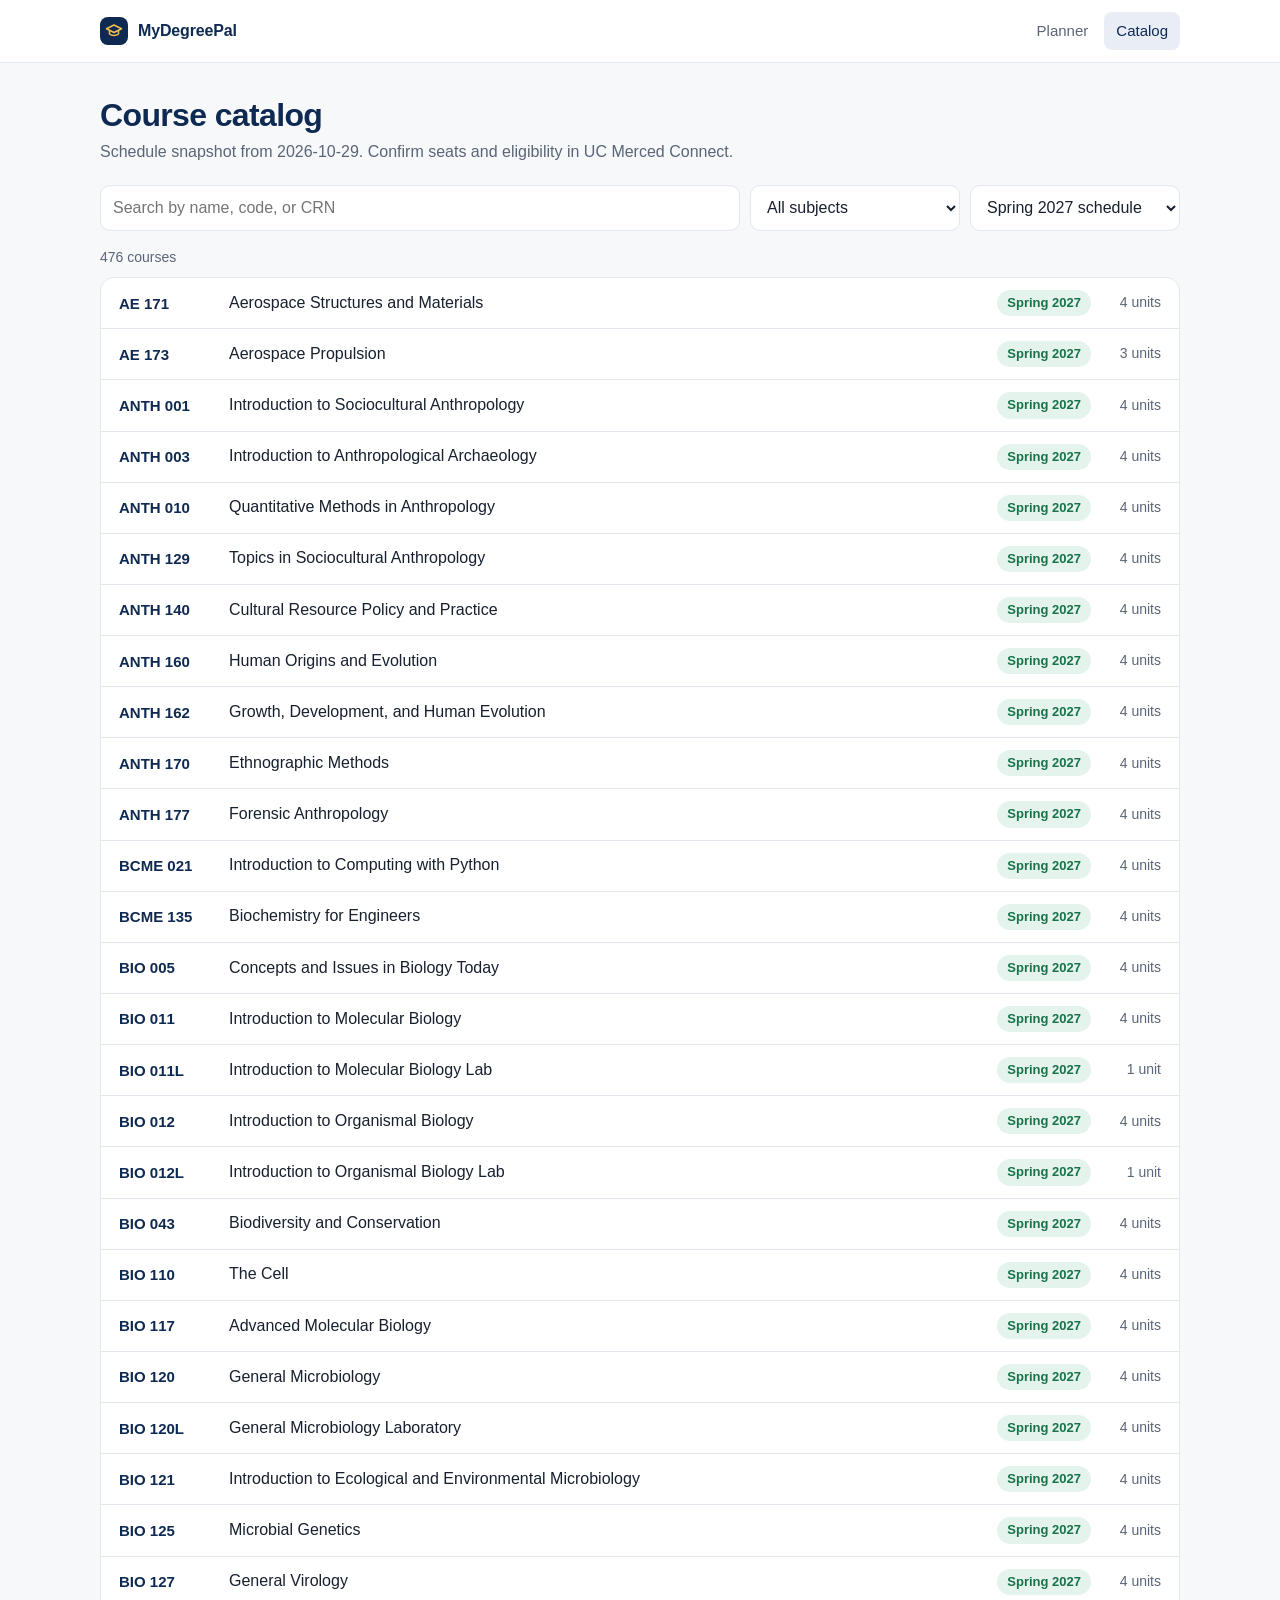
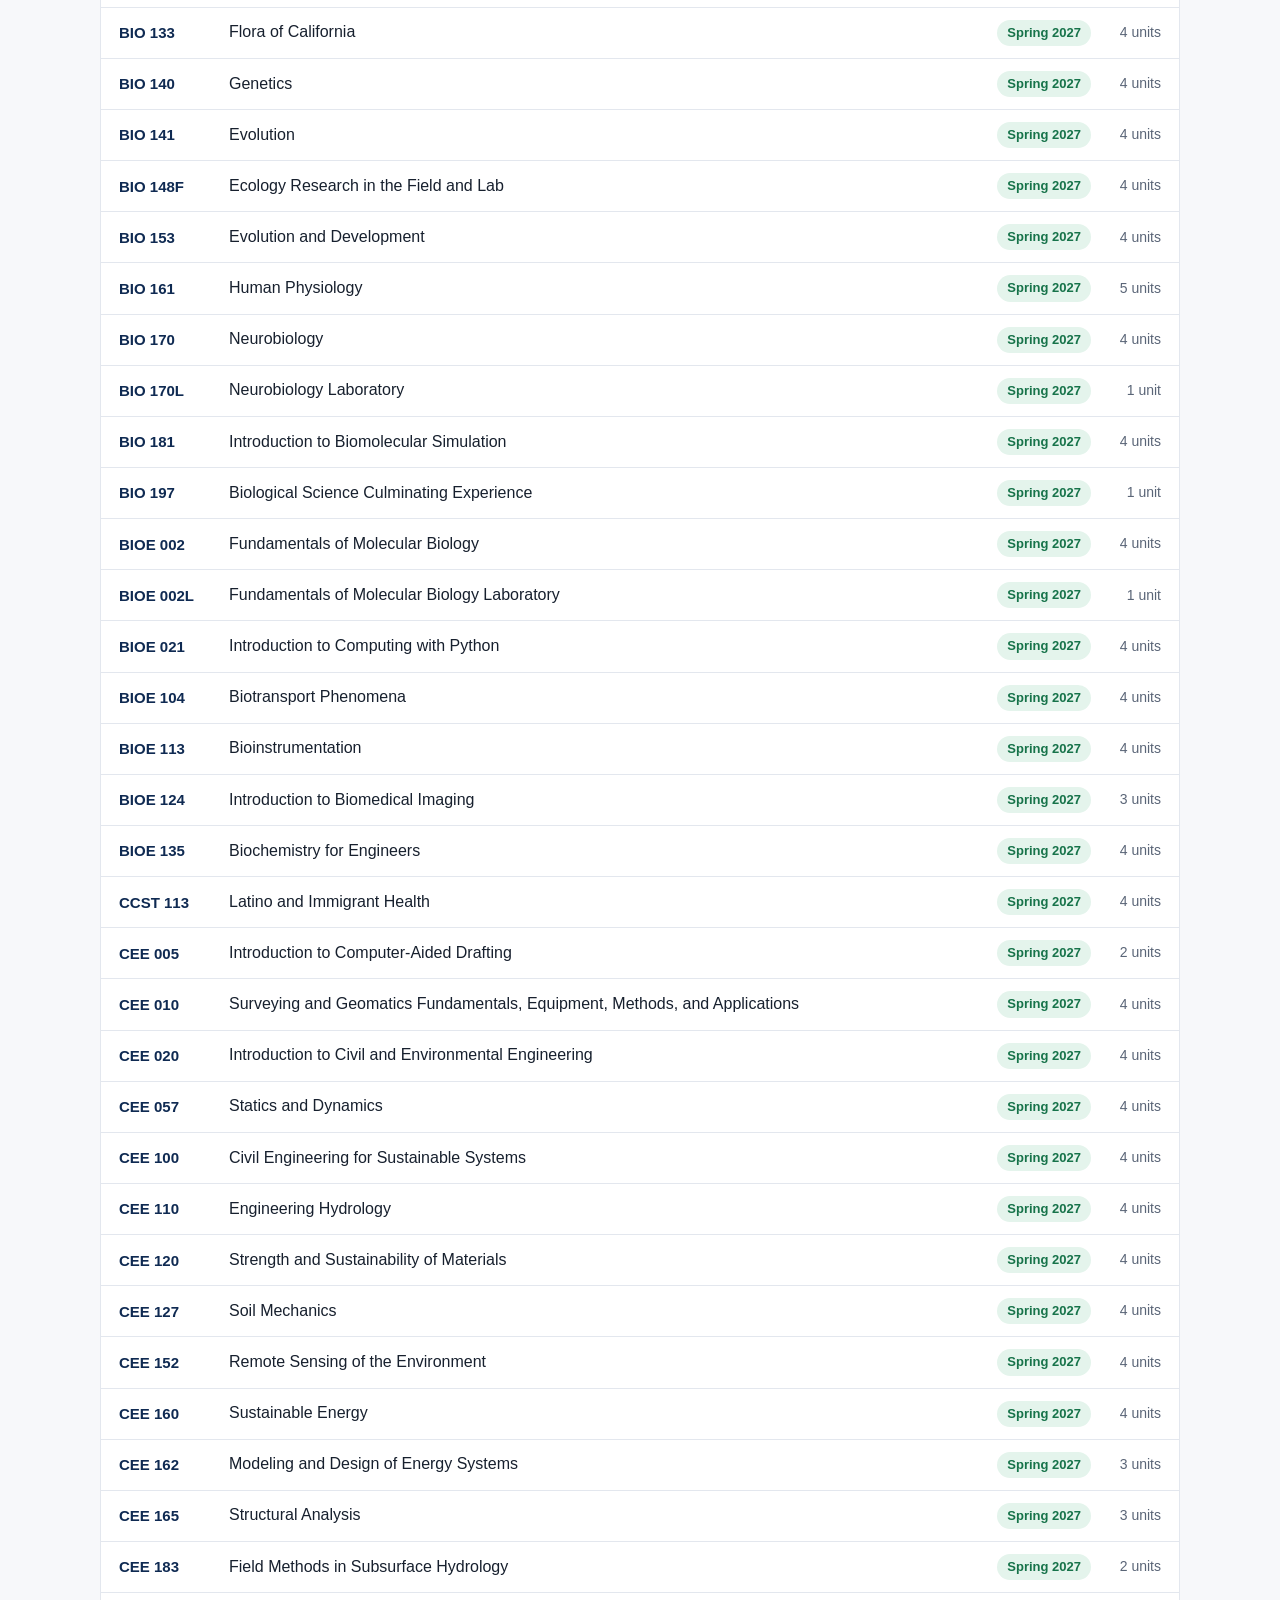
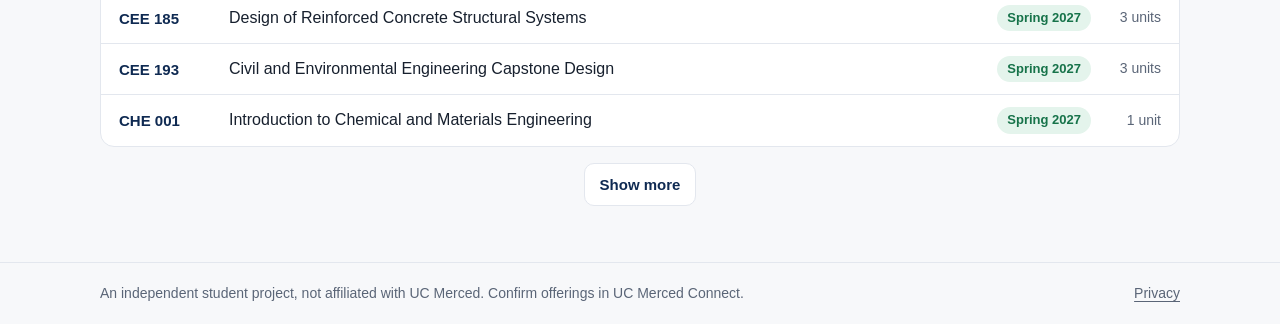
==== catalog.html @ 47ea7c21 "Mirror of live mydegreepal.vercel.app (2026-11-03)" ====
<!doctype html>
<html lang="en">
<head>
  <meta charset="utf-8">
  <meta name="viewport" content="width=device-width, initial-scale=1">
  <title>Course Catalog — MyDegreePal</title>
  <meta name="description" content="Search UC Merced courses, prerequisites, and when each class is usually offered.">
  <link rel="stylesheet" href="css/style.css">
</head>
<body>
  <a class="skip" href="#main">Skip to content</a>
  <header class="site-header">
    <div class="wrap">
      <a class="brand" href="index.html">
        <span class="brand-mark" aria-hidden="true"><svg width="18" height="18" viewBox="0 0 24 24" fill="none" stroke="#f3c04d" stroke-width="2" stroke-linecap="round" stroke-linejoin="round"><path d="M2 9l10-5 10 5-10 5z"/><path d="M6 11.5V16c3 2.5 9 2.5 12 0v-4.5"/></svg></span>
        MyDegreePal
      </a>
      <nav class="site-nav" aria-label="Main">
        <a href="index.html">Planner</a>
        <a href="catalog.html" aria-current="page">Catalog</a>
      </nav>
    </div>
  </header>

  <main id="main" class="wrap">
    <div class="page-head">
      <h1>Course catalog</h1>
      <p id="catalog-sub">Loading courses…</p>
    </div>
    <div class="filters">
      <input id="q" type="search" placeholder="Search by name, code, or CRN" aria-label="Search courses">
      <select id="subject" aria-label="Subject"><option value="">All subjects</option></select>
      <select id="when" aria-label="When offered">
        <option value="s27">Spring 2027 schedule</option>
        <option value="fall">Recently offered in Fall</option>
        <option value="spring">Recently offered in Spring</option>
        <option value="summer">Recently offered in Summer</option>
        <option value="all">All undergraduate courses</option>
      </select>
    </div>
    <p class="result-count" id="count" role="status"></p>
    <div class="catalog-list" id="list"></div>
    <div class="more"><button class="btn" id="more" type="button" hidden>Show more</button></div>
  </main>

  <footer class="site-footer">
    <div class="wrap">
      <span>An independent student project, not affiliated with UC Merced. Confirm offerings in UC Merced Connect.</span>
      <a href="privacy.html">Privacy</a>
    </div>
  </footer>

  <script src="js/audit.js"></script>
  <script src="js/planner.js"></script>
  <script src="js/catalog.js"></script>
</body>
</html>
---- css/style.css ----
:root {
  --navy: #0f2a52;
  --navy-soft: #e9eef6;
  --gold: #e6a817;
  --gold-soft: #fdf5e0;
  --gold-ink: #7a5600;
  --green: #17734a;
  --green-soft: #e4f4ec;
  --red: #a93226;
  --red-soft: #fbeae8;
  --ink: #17202e;
  --muted: #5a6577;
  --line: #e3e7ee;
  --bg: #f7f8fa;
  --card: #fff;
  --radius: 14px;
  --shadow: 0 1px 2px rgba(15, 42, 82, .05);
}

* { box-sizing: border-box; }
html { -webkit-text-size-adjust: 100%; }
body {
  margin: 0; background: var(--bg); color: var(--ink);
  font: 16px/1.55 -apple-system, BlinkMacSystemFont, "Segoe UI", Roboto, "Helvetica Neue", Arial, sans-serif;
  display: flex; flex-direction: column; min-height: 100vh;
}
main { flex: 1; width: 100%; }
h1, h2, h3 { line-height: 1.15; margin: 0; letter-spacing: -.02em; }
p { margin: 0; }
a { color: var(--navy); text-underline-offset: 3px; }
button, select, input { font: inherit; color: inherit; }
button { cursor: pointer; }
:focus-visible { outline: 2px solid var(--navy); outline-offset: 2px; border-radius: 6px; }
[hidden] { display: none !important; }

.skip { position: absolute; left: -999px; }
.skip:focus { left: 12px; top: 12px; background: #fff; padding: 8px 12px; z-index: 20; }
.wrap { max-width: 1120px; margin: 0 auto; padding: 0 20px; }

/* header */
.site-header { background: #fff; border-bottom: 1px solid var(--line); position: sticky; top: 0; z-index: 10; }
.site-header .wrap { display: flex; align-items: center; justify-content: space-between; height: 62px; }
.brand { display: flex; align-items: center; gap: 10px; font-weight: 700; color: var(--navy); text-decoration: none; letter-spacing: -.01em; }
.brand-mark { width: 28px; height: 28px; border-radius: 8px; background: var(--navy); display: grid; place-items: center; }
.site-nav { display: flex; gap: 4px; }
.site-nav a { padding: 7px 12px; border-radius: 8px; color: var(--muted); text-decoration: none; font-size: 15px; font-weight: 500; }
.site-nav a:hover { color: var(--navy); background: var(--bg); }
.site-nav a[aria-current="page"] { color: var(--navy); background: var(--navy-soft); }

/* footer */
.site-footer { border-top: 1px solid var(--line); margin-top: 56px; padding: 20px 0; color: var(--muted); font-size: 14px; }
.site-footer .wrap { display: flex; justify-content: space-between; gap: 16px; flex-wrap: wrap; }
.site-footer a { color: var(--muted); }

/* buttons */
.btn { display: inline-flex; align-items: center; justify-content: center; gap: 8px; border: 1px solid var(--line); background: #fff; color: var(--navy); font-weight: 600; font-size: 15px; padding: 9px 15px; border-radius: 10px; text-decoration: none; }
.btn:hover { border-color: #c5cdda; }
.btn-primary { background: var(--navy); border-color: var(--navy); color: #fff; }
.btn-primary:hover { background: #17396c; border-color: #17396c; }
.link-btn { background: none; border: 0; padding: 0; color: var(--navy); font-weight: 600; text-decoration: underline; text-underline-offset: 3px; }

/* landing */
.hero { max-width: 660px; margin: 0 auto; padding: 64px 0 0; text-align: center; }
.hero h1 { font-size: clamp(34px, 6vw, 50px); font-weight: 750; color: var(--navy); }
.hero .lede { margin-top: 14px; font-size: 19px; color: var(--muted); }
.dropzone { position: relative; margin-top: 32px; background: #fff; border: 1.5px dashed #bcc6d6; border-radius: var(--radius); padding: 38px 24px; transition: border-color .15s, background .15s; }
.dropzone:hover, .dropzone.over { border-color: var(--navy); background: #fbfcfe; }
.dropzone input { position: absolute; inset: 0; width: 100%; height: 100%; opacity: 0; cursor: pointer; }
.dropzone:focus-within { outline: 2px solid var(--navy); outline-offset: 2px; }
.dropzone .hint { margin-top: 10px; font-size: 14px; color: var(--muted); }
.upload-error { margin-top: 14px; padding: 11px 14px; border-radius: 10px; background: var(--red-soft); color: var(--red); font-size: 15px; text-align: left; }
.alt-action { margin-top: 16px; font-size: 15px; color: var(--muted); }
.steps { list-style: none; counter-reset: s; margin: 44px auto 0; padding: 0; max-width: 860px; display: grid; grid-template-columns: repeat(3, 1fr); gap: 14px; text-align: left; }
.steps li { counter-increment: s; background: #fff; border: 1px solid var(--line); border-radius: var(--radius); padding: 18px; font-size: 15px; color: var(--muted); }
.steps li::before { content: counter(s); display: grid; place-items: center; width: 26px; height: 26px; margin-bottom: 10px; border-radius: 50%; background: var(--navy-soft); color: var(--navy); font-weight: 700; font-size: 14px; }
.steps strong { display: block; color: var(--ink); margin-bottom: 2px; }
.notice { max-width: 860px; margin: 14px auto 0; background: var(--gold-soft); border-radius: var(--radius); padding: 13px 18px; font-size: 15px; display: flex; justify-content: space-between; gap: 12px; flex-wrap: wrap; }
.notice strong { color: var(--gold-ink); }
.notice-links { display: flex; gap: 16px; }

/* plan summary */
.plan { padding-top: 30px; }
.eyebrow { font-size: 15px; color: var(--muted); }
.result-head { display: flex; align-items: flex-start; justify-content: space-between; gap: 16px; flex-wrap: wrap; }
.result-title { display: flex; align-items: center; gap: 12px; flex-wrap: wrap; margin-top: 6px; }
.result-title h1 { font-size: clamp(28px, 4.6vw, 38px); color: var(--navy); font-weight: 750; }
.chip { display: inline-block; font-size: 13px; font-weight: 650; padding: 3px 10px; border-radius: 999px; white-space: nowrap; }
.chip-good { background: var(--green-soft); color: var(--green); }
.chip-warn { background: var(--red-soft); color: var(--red); }
.chip-info { background: var(--navy-soft); color: var(--navy); }
.chip-gold { background: var(--gold-soft); color: var(--gold-ink); }
.chip-plain { background: var(--bg); color: var(--muted); }
.result-sub { margin-top: 8px; color: var(--muted); max-width: 680px; }
.head-actions { display: flex; gap: 8px; }

.progress { margin-top: 22px; background: #fff; border: 1px solid var(--line); border-radius: var(--radius); padding: 16px 18px; box-shadow: var(--shadow); }
.bar { display: flex; height: 10px; border-radius: 999px; overflow: hidden; background: var(--line); }
.bar span { display: block; }
.bar .b-done { background: var(--navy); }
.bar .b-now { background: #6f8ab3; }
.bar .b-plan { background: var(--gold); }
.legend { display: flex; flex-wrap: wrap; gap: 6px 20px; margin-top: 11px; font-size: 14px; color: var(--muted); }
.legend i { display: inline-block; width: 9px; height: 9px; border-radius: 50%; margin-right: 6px; }
.legend b { color: var(--ink); font-weight: 650; }

.controls { display: flex; flex-wrap: wrap; gap: 14px 26px; align-items: flex-end; margin-top: 18px; }
.control label, .control .label { display: block; font-size: 13px; font-weight: 600; color: var(--muted); margin-bottom: 5px; }
.control select { background: #fff; border: 1px solid var(--line); border-radius: 9px; padding: 7px 10px; min-width: 190px; }
.segments { display: inline-flex; background: #fff; border: 1px solid var(--line); border-radius: 9px; padding: 2px; }
.segments button { border: 0; background: none; padding: 5px 13px; border-radius: 7px; font-weight: 600; color: var(--muted); }
.segments button[aria-pressed="true"] { background: var(--navy); color: #fff; }
.control label.switch { display: inline-flex; align-items: center; gap: 8px; height: 37px; margin: 0; font-size: 15px; font-weight: 400; color: var(--ink); cursor: pointer; }
.switch input { width: 18px; height: 18px; margin: 0; accent-color: var(--navy); }

.fix { margin-top: 16px; background: var(--gold-soft); border-radius: var(--radius); padding: 13px 18px; display: flex; justify-content: space-between; align-items: center; gap: 12px; flex-wrap: wrap; }

.whatif { margin-top: 20px; background: var(--navy); color: #dfe7f3; border-radius: var(--radius); padding: 20px 22px; }
.whatif h2 { color: #fff; font-size: 20px; margin-bottom: 4px; }
.whatif ol { margin: 12px 0 16px; padding-left: 20px; display: grid; gap: 4px; }
.whatif a { color: #fff; }
.whatif b { color: #fff; font-weight: 600; }
.whatif .btn-primary { background: #f3c04d; border-color: #f3c04d; color: var(--navy); }
.whatif .btn-primary:hover { background: #f7cf72; border-color: #f7cf72; }

/* layout */
.plan-grid { display: grid; grid-template-columns: minmax(0, 1fr) 300px; gap: 22px; margin-top: 22px; align-items: start; }
.semesters { display: grid; gap: 16px; }

.semester { background: #fff; border: 1px solid var(--line); border-radius: var(--radius); box-shadow: var(--shadow); overflow: hidden; }
.semester-head { display: flex; align-items: center; justify-content: space-between; gap: 10px; padding: 14px 18px; border-bottom: 1px solid var(--line); }
.semester-head h2 { font-size: 19px; color: var(--navy); white-space: nowrap; }
.semester-meta { display: flex; align-items: center; gap: 10px; font-size: 14px; color: var(--muted); white-space: nowrap; }
.semester-note { padding: 9px 18px; background: var(--gold-soft); color: var(--gold-ink); font-size: 14px; }
.course-list { list-style: none; margin: 0; padding: 0; }
.course + .course { border-top: 1px solid var(--line); }
.course-row { width: 100%; display: grid; grid-template-columns: 92px minmax(0, 1fr) auto 26px 16px; gap: 10px; align-items: center; background: none; border: 0; text-align: left; padding: 11px 18px; }
.course-row:hover { background: #fafbfd; }
.c-code { font-weight: 700; color: var(--navy); white-space: nowrap; font-size: 15px; }
.c-title { display: block; font-weight: 500; overflow: hidden; text-overflow: ellipsis; }
.c-why { display: block; font-size: 13.5px; color: var(--muted); overflow: hidden; text-overflow: ellipsis; white-space: nowrap; }
.c-units { text-align: right; font-variant-numeric: tabular-nums; color: var(--muted); font-size: 15px; }
.chev { width: 14px; height: 14px; color: #9aa5b5; transition: transform .15s; }
.course-row[aria-expanded="true"] .chev { transform: rotate(90deg); }
.course-detail { padding: 2px 18px 16px 120px; font-size: 15px; color: var(--muted); display: grid; gap: 9px; }
.course-detail b { color: var(--ink); font-weight: 600; }
.course-detail ul { margin: 0; padding-left: 18px; }
.swap { display: flex; align-items: center; gap: 8px; flex-wrap: wrap; }
.swap select { background: #fff; border: 1px solid var(--line); border-radius: 8px; padding: 5px 8px; max-width: 100%; }
.slot .c-code { color: var(--gold-ink); font-weight: 650; }

/* sidebar */
.rail { display: grid; gap: 16px; position: sticky; top: 78px; }
.panel { background: #fff; border: 1px solid var(--line); border-radius: var(--radius); padding: 16px 18px; font-size: 15px; box-shadow: var(--shadow); }
.panel h2 { font-size: 16px; color: var(--navy); letter-spacing: -.01em; margin-bottom: 8px; }
.panel ul { margin: 0; padding-left: 18px; display: grid; gap: 6px; color: var(--muted); }
.panel p { color: var(--muted); }
.panel p + p { margin-top: 8px; }

.done { background: #fff; border: 1px solid var(--line); border-radius: var(--radius); padding: 28px; text-align: center; }

/* catalog + article pages */
.page-head { padding: 34px 0 20px; }
.page-head h1 { font-size: 32px; color: var(--navy); }
.page-head p { color: var(--muted); margin-top: 6px; }
.filters { display: grid; grid-template-columns: minmax(0, 1fr) 210px 210px; gap: 10px; }
.filters input, .filters select { width: 100%; background: #fff; border: 1px solid var(--line); border-radius: 10px; padding: 10px 12px; }
.result-count { margin: 16px 0 8px; font-size: 14px; color: var(--muted); }
.catalog-list { background: #fff; border: 1px solid var(--line); border-radius: var(--radius); overflow: hidden; }
.catalog-list details + details { border-top: 1px solid var(--line); }
.catalog-list summary { display: grid; grid-template-columns: 100px minmax(0, 1fr) auto 60px; gap: 10px; align-items: center; padding: 12px 18px; cursor: pointer; list-style: none; }
.catalog-list summary::-webkit-details-marker { display: none; }
.catalog-list summary:hover { background: #fafbfd; }
.catalog-units { text-align: right; color: var(--muted); font-size: 14px; white-space: nowrap; }
.catalog-body { padding: 0 18px 16px 128px; color: var(--muted); font-size: 15px; display: grid; gap: 8px; }
.catalog-body b { color: var(--ink); font-weight: 600; }
.more { display: flex; justify-content: center; margin-top: 16px; }

.article { max-width: 720px; }
.article h2 { font-size: 20px; color: var(--navy); margin: 28px 0 8px; }
.article p { color: #3b4557; }
.article p + p { margin-top: 10px; }

@media (max-width: 900px) {
  .plan-grid { grid-template-columns: minmax(0, 1fr); }
  .rail { position: static; }
  .steps { grid-template-columns: minmax(0, 1fr); }
}
@media (max-width: 620px) {
  .hero { padding-top: 40px; }
  .course-row { grid-template-columns: minmax(0, 1fr) auto 16px; gap: 2px 10px; padding: 11px 14px; }
  .semester-head h2 { font-size: 18px; }
  .semester-meta { gap: 7px; font-size: 13px; }
  .semester-meta .chip { font-size: 12px; padding: 2px 8px; }
  .course-row .c-code { grid-column: 1; }
  .course-row .c-main { grid-column: 1 / -1; grid-row: 2; }
  .course-row .c-tag { display: none; }
  .course-row .c-units { grid-column: 2; grid-row: 1; }
  .course-row .chev { grid-column: 3; grid-row: 1; }
  .c-why { white-space: normal; }
  .course-detail { padding: 2px 14px 14px; }
  .semester-head { padding: 12px 14px; }
  .filters { grid-template-columns: minmax(0, 1fr); }
  .catalog-list summary { grid-template-columns: 84px minmax(0, 1fr) auto; }
  .catalog-list summary .chip { display: none; }
  .catalog-body { padding: 0 18px 14px; }
  .control, .control select { width: 100%; }
}

@media print {
  body { background: #fff; font-size: 12px; }
  .site-header, .site-footer, .controls, .head-actions, .fix, .whatif .btn, .chev, .swap, .rail .no-print { display: none !important; }
  .plan-grid { display: block; }
  .rail { position: static; margin-top: 12px; }
  .semester, .panel, .progress { box-shadow: none; break-inside: avoid; }
  .bar span { -webkit-print-color-adjust: exact; print-color-adjust: exact; }
}
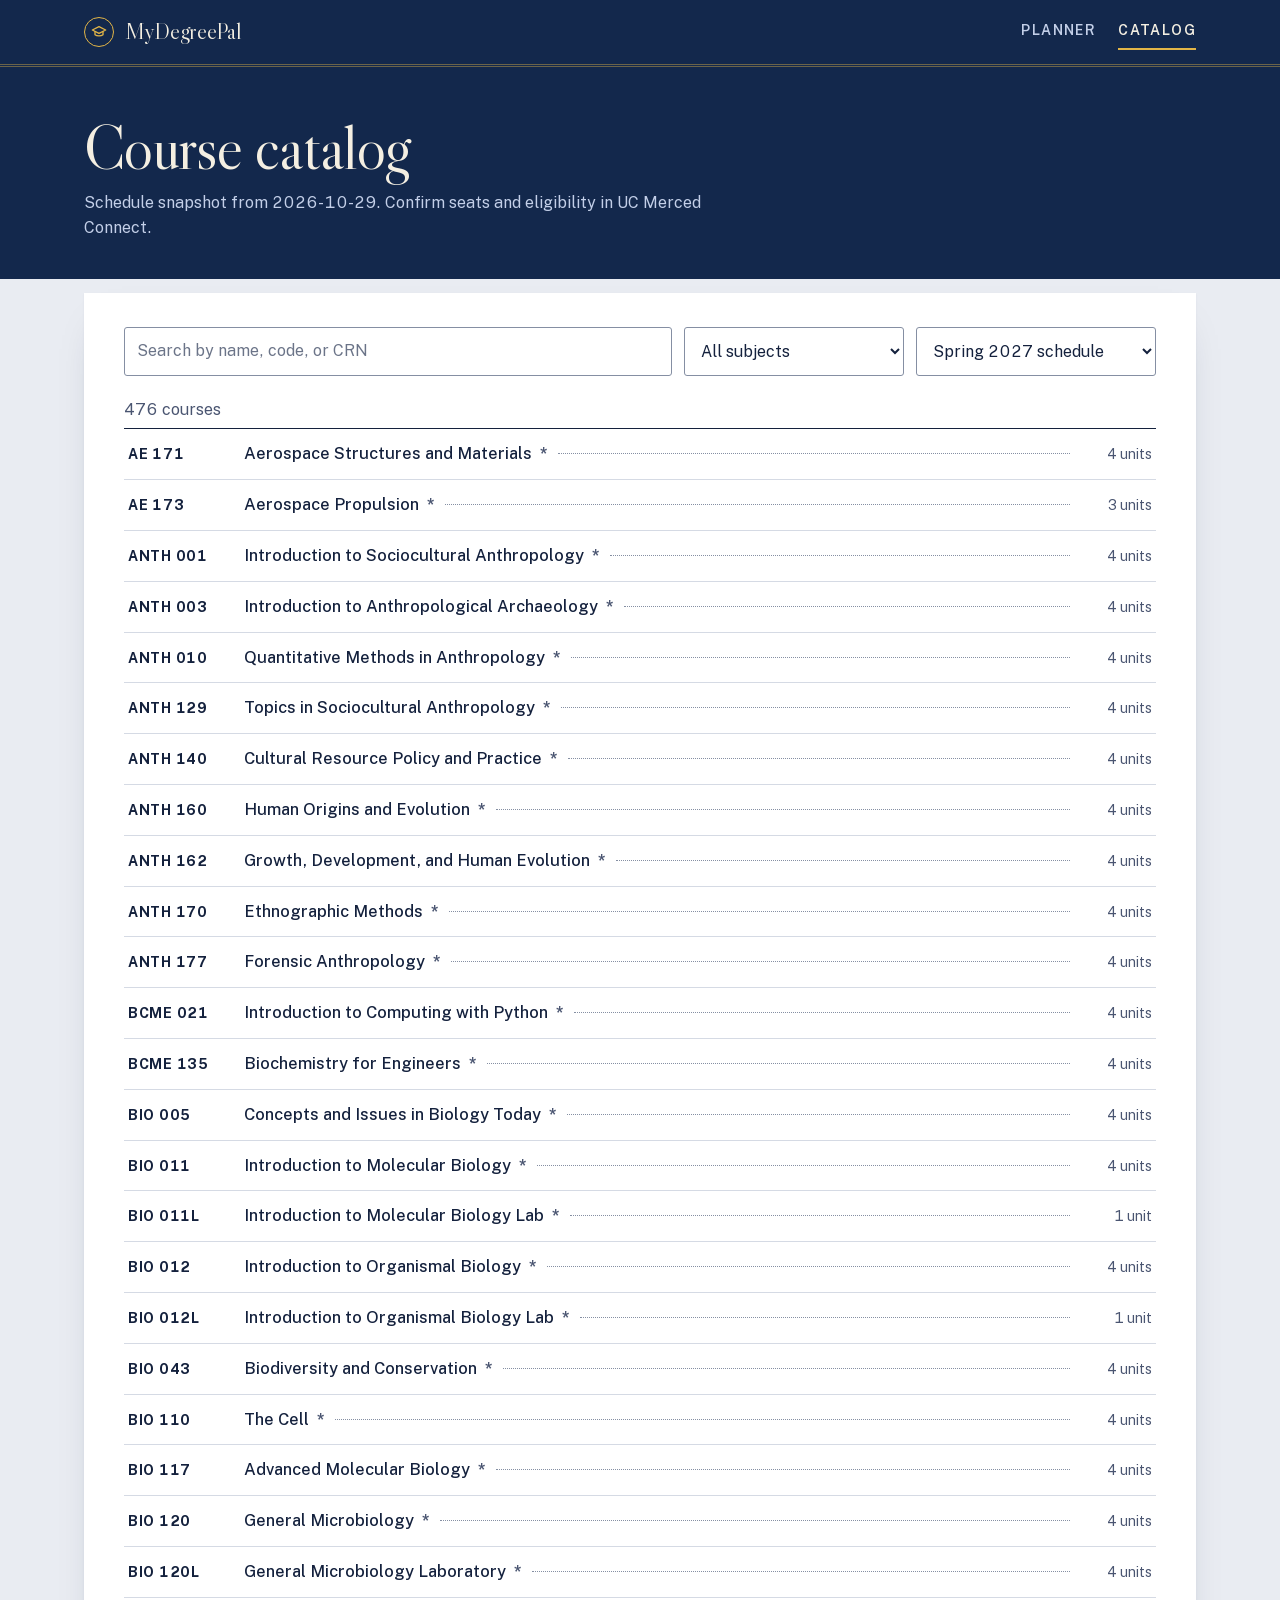
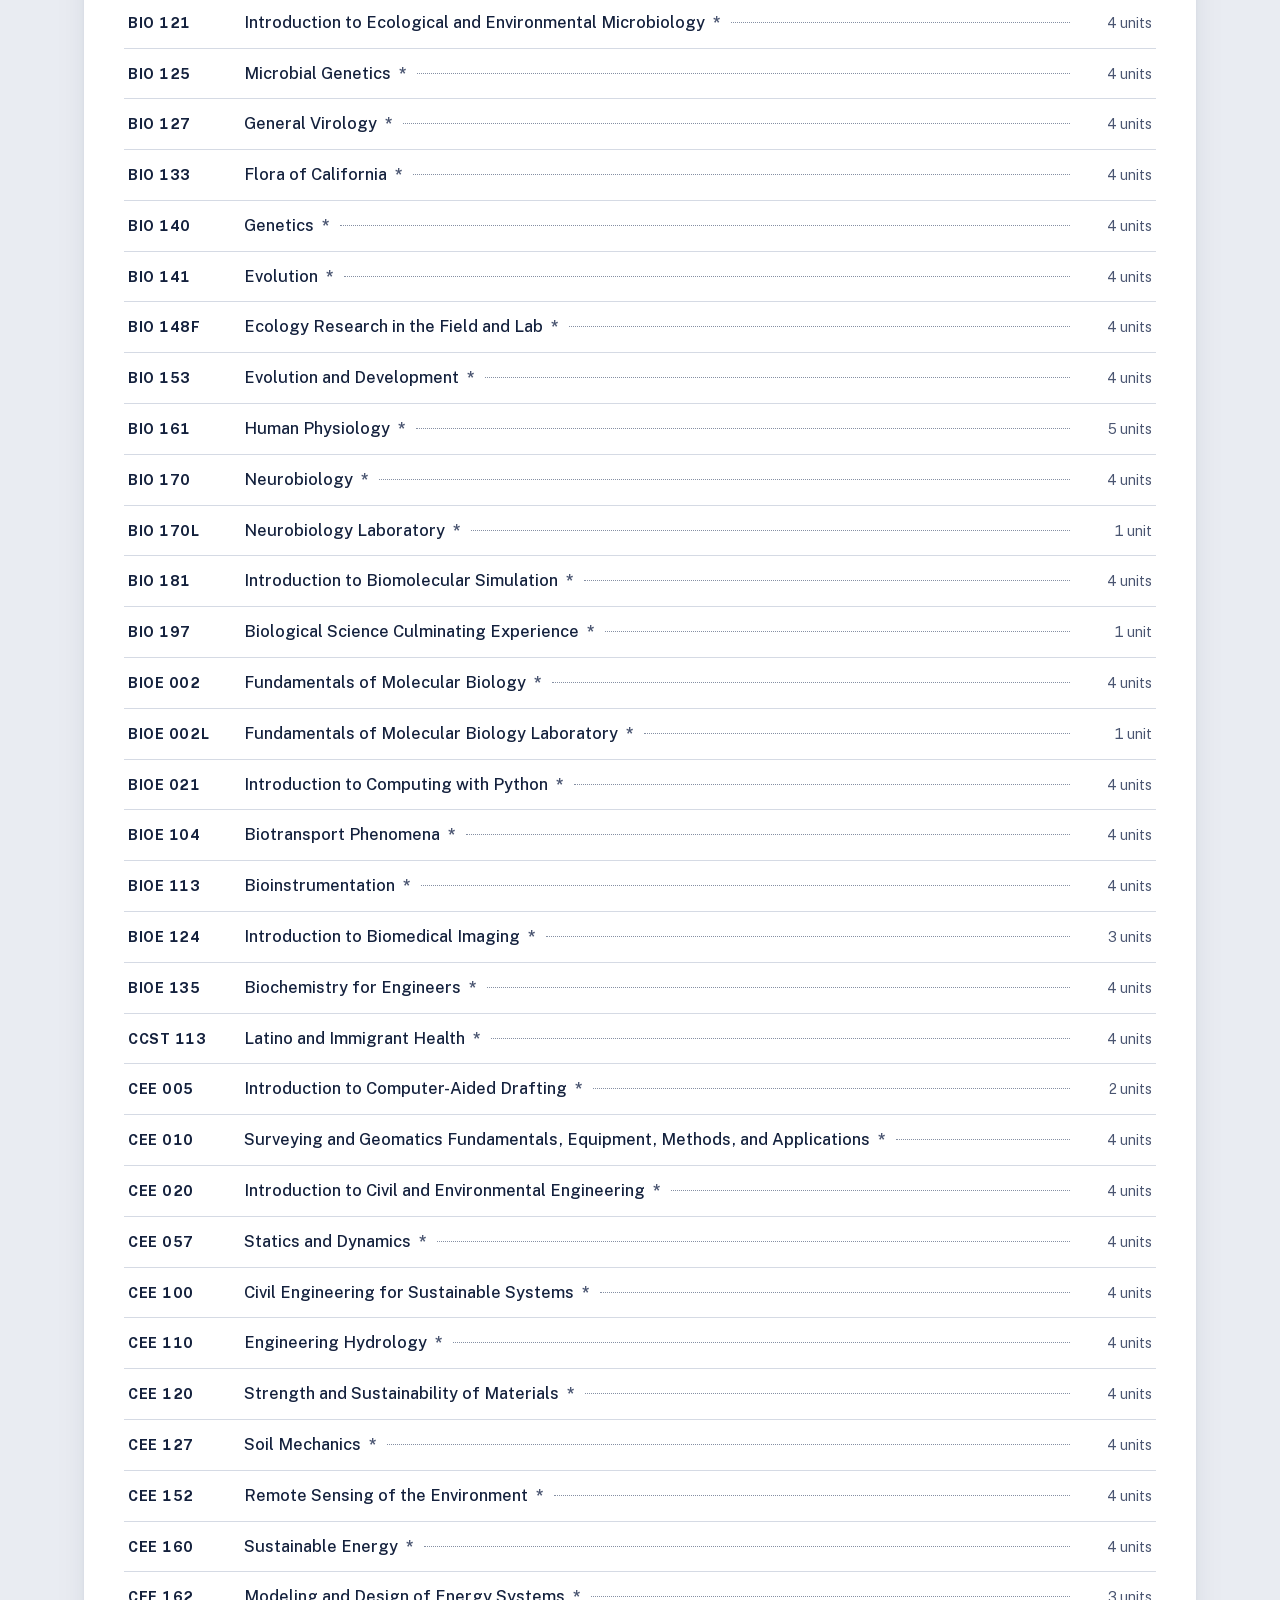
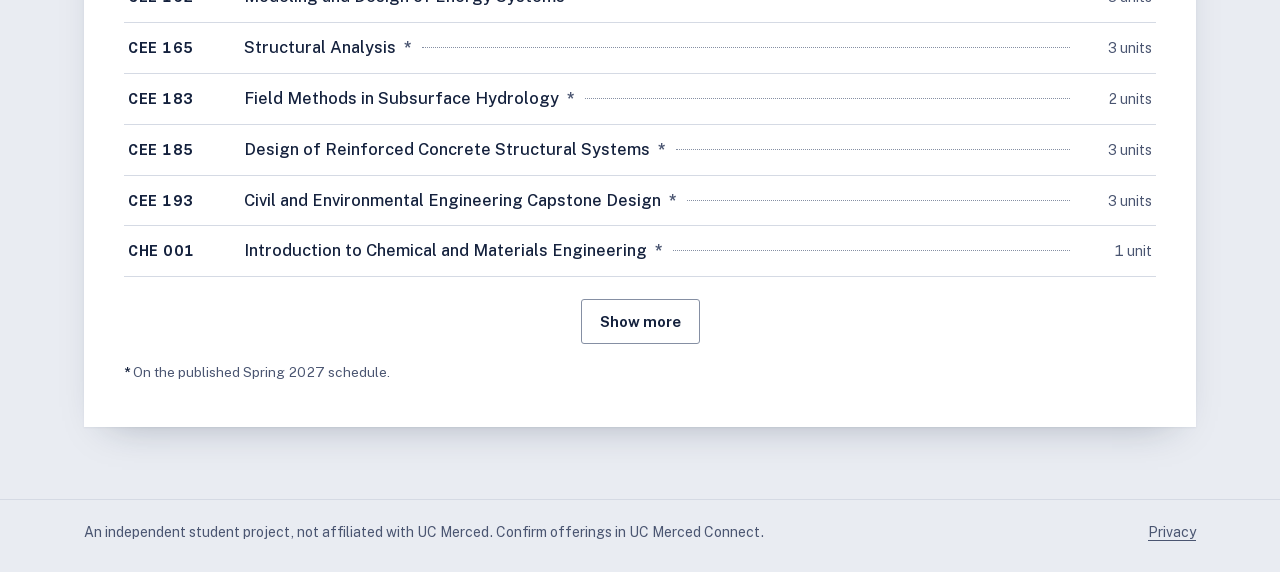
==== commit 37def956: "Redesign as a commencement program; fix planner, parser, a11y and hosting issues - New visual world:" ====
--- a/catalog.html
+++ b/catalog.html
@@ -5,6 +5,12 @@
   <meta name="viewport" content="width=device-width, initial-scale=1">
   <title>Course Catalog — MyDegreePal</title>
   <meta name="description" content="Search UC Merced courses, prerequisites, and when each class is usually offered.">
+  <link rel="canonical" href="https://mydegreepal.vercel.app/catalog.html">
+  <meta name="theme-color" content="#13284c">
+  <link rel="icon" href="favicon.svg" type="image/svg+xml">
+  <link rel="apple-touch-icon" href="apple-touch-icon.png">
+  <link rel="preload" href="fonts/libre-caslon-display.woff2" as="font" type="font/woff2" crossorigin>
+  <link rel="preload" href="fonts/public-sans.woff2" as="font" type="font/woff2" crossorigin>
   <link rel="stylesheet" href="css/style.css">
 </head>
 <body>
@@ -12,7 +18,7 @@
   <header class="site-header">
     <div class="wrap">
       <a class="brand" href="index.html">
-        <span class="brand-mark" aria-hidden="true"><svg width="18" height="18" viewBox="0 0 24 24" fill="none" stroke="#f3c04d" stroke-width="2" stroke-linecap="round" stroke-linejoin="round"><path d="M2 9l10-5 10 5-10 5z"/><path d="M6 11.5V16c3 2.5 9 2.5 12 0v-4.5"/></svg></span>
+        <span class="brand-mark" aria-hidden="true"><svg width="16" height="16" viewBox="0 0 24 24" fill="none" stroke="#e2b547" stroke-width="2" stroke-linecap="round" stroke-linejoin="round"><path d="M2 9l10-5 10 5-10 5z"/><path d="M6 11.5V16c3 2.5 9 2.5 12 0v-4.5"/></svg></span>
         MyDegreePal
       </a>
       <nav class="site-nav" aria-label="Main">
@@ -22,25 +28,32 @@
     </div>
   </header>
 
-  <main id="main" class="wrap">
-    <div class="page-head">
-      <h1>Course catalog</h1>
-      <p id="catalog-sub">Loading courses…</p>
+  <main id="main">
+    <div class="page-cover">
+      <div class="wrap">
+        <h1>Course catalog</h1>
+        <p id="catalog-sub">Loading courses…</p>
+      </div>
     </div>
-    <div class="filters">
-      <input id="q" type="search" placeholder="Search by name, code, or CRN" aria-label="Search courses">
-      <select id="subject" aria-label="Subject"><option value="">All subjects</option></select>
-      <select id="when" aria-label="When offered">
-        <option value="s27">Spring 2027 schedule</option>
-        <option value="fall">Recently offered in Fall</option>
-        <option value="spring">Recently offered in Spring</option>
-        <option value="summer">Recently offered in Summer</option>
-        <option value="all">All undergraduate courses</option>
-      </select>
+    <div class="wrap">
+      <div class="sheet">
+        <div class="filters">
+          <input id="q" type="search" placeholder="Search by name, code, or CRN" aria-label="Search courses">
+          <select id="subject" aria-label="Subject"><option value="">All subjects</option></select>
+          <select id="when" aria-label="When offered">
+            <option value="s27">Spring 2027 schedule</option>
+            <option value="fall">Recently offered in Fall</option>
+            <option value="spring">Recently offered in Spring</option>
+            <option value="summer">Recently offered in Summer</option>
+            <option value="all">All undergraduate courses</option>
+          </select>
+        </div>
+        <p class="result-count" id="count" role="status"></p>
+        <div class="catalog-list" id="list"></div>
+        <div class="more"><button class="btn" id="more" type="button" hidden>Show more</button></div>
+        <p class="catalog-note"><b>*</b> On the published Spring 2027 schedule.</p>
+      </div>
     </div>
-    <p class="result-count" id="count" role="status"></p>
-    <div class="catalog-list" id="list"></div>
-    <div class="more"><button class="btn" id="more" type="button" hidden>Show more</button></div>
   </main>
 
   <footer class="site-footer">
--- a/css/style.css
+++ b/css/style.css
@@ -1,216 +1,389 @@
+/* MyDegreePal: the plan as a commencement program. Cover stock in regalia navy with gold foil,
+   interior on white program stock, status printed as reference marks. */
+
+@font-face { font-family: "Caslon Display"; src: url("../fonts/libre-caslon-display.woff2") format("woff2"); font-weight: 400; font-display: swap; }
+@font-face { font-family: "Public Sans"; src: url("../fonts/public-sans.woff2") format("woff2"); font-weight: 100 900; font-style: normal; font-display: swap; }
+@font-face { font-family: "Public Sans"; src: url("../fonts/public-sans-italic.woff2") format("woff2"); font-weight: 100 900; font-style: italic; font-display: swap; }
+
 :root {
-  --navy: #0f2a52;
-  --navy-soft: #e9eef6;
-  --gold: #e6a817;
-  --gold-soft: #fdf5e0;
-  --gold-ink: #7a5600;
-  --green: #17734a;
-  --green-soft: #e4f4ec;
-  --red: #a93226;
-  --red-soft: #fbeae8;
-  --ink: #17202e;
-  --muted: #5a6577;
-  --line: #e3e7ee;
-  --bg: #f7f8fa;
-  --card: #fff;
-  --radius: 14px;
-  --shadow: 0 1px 2px rgba(15, 42, 82, .05);
-}
+  --cover: #13284c;
+  --cover-deep: #0c1c38;
+  --cover-line: rgba(226, 181, 71, .42);
+  --foil: #e2b547;
+  --foil-bright: #f0c95f;
+  --ivory: #f4efe2;
+  --ivory-2: #c3cfe8;
+  --paper: #fff;
+  --ground: #e9ecf2;
+  --ink: #14213d;
+  --ink-2: #4a5571;
+  --rule: #d5dae4;
+  --rule-strong: #858fa3;
+  --flag: #a3311f;
+  --hood: var(--foil);
+  --hood-ink: var(--cover);
+  --display: "Caslon Display", "Libre Caslon Display", Georgia, serif;
+  --sans: "Public Sans", -apple-system, BlinkMacSystemFont, "Segoe UI", Roboto, Arial, sans-serif;
+  --ease-out: cubic-bezier(0.23, 1, 0.32, 1);
+  --wrap: 1160px;
+}
+
+/* academic hood velvet by discipline (American Council on Education costume code) */
+.hood-engineering { --hood: #e8742a; --hood-ink: #2b1405; }
+.hood-science { --hood: #f2b705; --hood-ink: #2b2000; }
+.hood-arts { --hood: #f7f5f0; --hood-ink: #14213d; }
+.hood-economics { --hood: #b8692f; --hood-ink: #fff; }
+.hood-business { --hood: #c4ad7c; --hood-ink: #231b0a; }
+.hood-health { --hood: #f2907c; --hood-ink: #2e0f08; }
 
 * { box-sizing: border-box; }
-html { -webkit-text-size-adjust: 100%; }
+html { -webkit-text-size-adjust: 100%; scrollbar-color: var(--rule-strong) var(--ground); }
 body {
-  margin: 0; background: var(--bg); color: var(--ink);
-  font: 16px/1.55 -apple-system, BlinkMacSystemFont, "Segoe UI", Roboto, "Helvetica Neue", Arial, sans-serif;
+  margin: 0; background: var(--ground); color: var(--ink);
+  font: 16px/1.55 var(--sans); font-variant-numeric: tabular-nums;
   display: flex; flex-direction: column; min-height: 100vh;
 }
+::selection { background: var(--foil); color: var(--cover-deep); }
 main { flex: 1; width: 100%; }
-h1, h2, h3 { line-height: 1.15; margin: 0; letter-spacing: -.02em; }
+h1, h2, h3 { line-height: 1.1; margin: 0; font-weight: 400; text-wrap: balance; }
 p { margin: 0; }
-a { color: var(--navy); text-underline-offset: 3px; }
+a { color: var(--ink); text-underline-offset: 3px; text-decoration-thickness: 1px; }
+a:hover { text-decoration-thickness: 2px; }
 button, select, input { font: inherit; color: inherit; }
+input, select { caret-color: var(--cover); }
 button { cursor: pointer; }
-:focus-visible { outline: 2px solid var(--navy); outline-offset: 2px; border-radius: 6px; }
+:focus-visible { outline: 2px solid var(--cover); outline-offset: 3px; border-radius: 2px; }
 [hidden] { display: none !important; }
+[tabindex="-1"]:focus { outline: none; }
+.sr-only { position: absolute; width: 1px; height: 1px; padding: 0; margin: -1px; overflow: hidden; clip: rect(0 0 0 0); white-space: nowrap; border: 0; }
 
 .skip { position: absolute; left: -999px; }
-.skip:focus { left: 12px; top: 12px; background: #fff; padding: 8px 12px; z-index: 20; }
-.wrap { max-width: 1120px; margin: 0 auto; padding: 0 20px; }
-
-/* header */
-.site-header { background: #fff; border-bottom: 1px solid var(--line); position: sticky; top: 0; z-index: 10; }
-.site-header .wrap { display: flex; align-items: center; justify-content: space-between; height: 62px; }
-.brand { display: flex; align-items: center; gap: 10px; font-weight: 700; color: var(--navy); text-decoration: none; letter-spacing: -.01em; }
-.brand-mark { width: 28px; height: 28px; border-radius: 8px; background: var(--navy); display: grid; place-items: center; }
-.site-nav { display: flex; gap: 4px; }
-.site-nav a { padding: 7px 12px; border-radius: 8px; color: var(--muted); text-decoration: none; font-size: 15px; font-weight: 500; }
-.site-nav a:hover { color: var(--navy); background: var(--bg); }
-.site-nav a[aria-current="page"] { color: var(--navy); background: var(--navy-soft); }
-
-/* footer */
-.site-footer { border-top: 1px solid var(--line); margin-top: 56px; padding: 20px 0; color: var(--muted); font-size: 14px; }
+.skip:focus { left: 12px; top: 12px; background: var(--paper); color: var(--ink); padding: 8px 12px; z-index: 30; }
+.wrap { max-width: var(--wrap); margin: 0 auto; padding-inline: 24px; }
+.smallcaps { font-size: 12.5px; font-weight: 650; letter-spacing: .14em; text-transform: uppercase; }
+
+/* ---- header: the cover's top edge -------------------------------------------- */
+.site-header { background: var(--cover); color: var(--ivory); border-bottom: 3px double var(--cover-line); position: sticky; top: 0; z-index: 10; }
+.site-header .wrap { display: flex; align-items: center; justify-content: space-between; height: 64px; }
+.brand { display: flex; align-items: center; gap: 11px; color: var(--ivory); text-decoration: none; font-family: var(--display); font-size: 23px; letter-spacing: -.005em; }
+.brand-mark { width: 30px; height: 30px; border: 1px solid var(--foil); border-radius: 50%; display: grid; place-items: center; }
+.site-nav { display: flex; gap: 22px; }
+.site-nav a { padding: 6px 0; color: var(--ivory-2); text-decoration: none; font-size: 14px; font-weight: 600; letter-spacing: .1em; text-transform: uppercase; border-bottom: 2px solid transparent; }
+.site-nav a:hover { color: var(--ivory); }
+.site-nav a[aria-current="page"] { color: var(--ivory); border-bottom-color: var(--foil); }
+.site-header :focus-visible, .cover :focus-visible, .plan-cover :focus-visible, .whatif :focus-visible { outline-color: var(--foil); }
+
+/* ---- footer: colophon ---------------------------------------------------------- */
+.site-footer { border-top: 1px solid var(--rule); margin-top: 72px; padding: 22px 0 28px; color: var(--ink-2); font-size: 14px; }
 .site-footer .wrap { display: flex; justify-content: space-between; gap: 16px; flex-wrap: wrap; }
-.site-footer a { color: var(--muted); }
-
-/* buttons */
-.btn { display: inline-flex; align-items: center; justify-content: center; gap: 8px; border: 1px solid var(--line); background: #fff; color: var(--navy); font-weight: 600; font-size: 15px; padding: 9px 15px; border-radius: 10px; text-decoration: none; }
-.btn:hover { border-color: #c5cdda; }
-.btn-primary { background: var(--navy); border-color: var(--navy); color: #fff; }
-.btn-primary:hover { background: #17396c; border-color: #17396c; }
-.link-btn { background: none; border: 0; padding: 0; color: var(--navy); font-weight: 600; text-decoration: underline; text-underline-offset: 3px; }
-
-/* landing */
-.hero { max-width: 660px; margin: 0 auto; padding: 64px 0 0; text-align: center; }
-.hero h1 { font-size: clamp(34px, 6vw, 50px); font-weight: 750; color: var(--navy); }
-.hero .lede { margin-top: 14px; font-size: 19px; color: var(--muted); }
-.dropzone { position: relative; margin-top: 32px; background: #fff; border: 1.5px dashed #bcc6d6; border-radius: var(--radius); padding: 38px 24px; transition: border-color .15s, background .15s; }
-.dropzone:hover, .dropzone.over { border-color: var(--navy); background: #fbfcfe; }
+.site-footer a { color: var(--ink-2); }
+
+/* ---- buttons ------------------------------------------------------------------- */
+.btn {
+  display: inline-flex; align-items: center; justify-content: center; gap: 8px;
+  border: 1px solid var(--rule-strong); background: var(--paper); color: var(--ink);
+  font-weight: 650; font-size: 15px; padding: 10px 18px; border-radius: 3px; text-decoration: none;
+  transition: background-color 160ms var(--ease-out), border-color 160ms var(--ease-out), transform 120ms var(--ease-out);
+}
+.btn:hover { border-color: var(--ink); }
+.btn:active { transform: translateY(1px); }
+.btn-gold { background: var(--foil); border-color: var(--foil); color: var(--cover-deep); }
+.btn-gold:hover { background: var(--foil-bright); border-color: var(--foil-bright); }
+.btn-ghost { background: transparent; border-color: var(--cover-line); color: var(--ivory); }
+.btn-ghost:hover { border-color: var(--foil); background: rgba(226, 181, 71, .08); }
+.link-btn { background: none; border: 0; padding: 0; color: inherit; font-weight: 650; text-decoration: underline; text-underline-offset: 3px; }
+.link-btn:hover { text-decoration-thickness: 2px; }
+
+/* ---- landing: the program cover ------------------------------------------------- */
+.cover { background: var(--cover); color: var(--ivory); border-bottom: 3px double var(--cover-line); overflow: hidden; }
+.cover-grid { display: grid; grid-template-columns: minmax(0, 1.05fr) minmax(0, .95fr); gap: 56px; align-items: center; padding-top: 72px; padding-bottom: 84px; }
+.cover h1 { font-family: var(--display); font-size: clamp(46px, 6.4vw, 80px); line-height: 1; letter-spacing: -.02em; color: var(--ivory); }
+.cover .lede { margin-top: 22px; font-size: 19px; line-height: 1.5; color: var(--ivory-2); max-width: 30em; }
+.dropzone {
+  position: relative; margin-top: 34px; padding: 26px 26px 22px;
+  border: 3px double var(--foil); display: grid; justify-items: start; gap: 12px;
+  transition: background-color 200ms var(--ease-out);
+}
+.dropzone:hover, .dropzone.over { background: rgba(226, 181, 71, .08); }
 .dropzone input { position: absolute; inset: 0; width: 100%; height: 100%; opacity: 0; cursor: pointer; }
-.dropzone:focus-within { outline: 2px solid var(--navy); outline-offset: 2px; }
-.dropzone .hint { margin-top: 10px; font-size: 14px; color: var(--muted); }
-.upload-error { margin-top: 14px; padding: 11px 14px; border-radius: 10px; background: var(--red-soft); color: var(--red); font-size: 15px; text-align: left; }
-.alt-action { margin-top: 16px; font-size: 15px; color: var(--muted); }
-.steps { list-style: none; counter-reset: s; margin: 44px auto 0; padding: 0; max-width: 860px; display: grid; grid-template-columns: repeat(3, 1fr); gap: 14px; text-align: left; }
-.steps li { counter-increment: s; background: #fff; border: 1px solid var(--line); border-radius: var(--radius); padding: 18px; font-size: 15px; color: var(--muted); }
-.steps li::before { content: counter(s); display: grid; place-items: center; width: 26px; height: 26px; margin-bottom: 10px; border-radius: 50%; background: var(--navy-soft); color: var(--navy); font-weight: 700; font-size: 14px; }
-.steps strong { display: block; color: var(--ink); margin-bottom: 2px; }
-.notice { max-width: 860px; margin: 14px auto 0; background: var(--gold-soft); border-radius: var(--radius); padding: 13px 18px; font-size: 15px; display: flex; justify-content: space-between; gap: 12px; flex-wrap: wrap; }
-.notice strong { color: var(--gold-ink); }
-.notice-links { display: flex; gap: 16px; }
-
-/* plan summary */
-.plan { padding-top: 30px; }
-.eyebrow { font-size: 15px; color: var(--muted); }
-.result-head { display: flex; align-items: flex-start; justify-content: space-between; gap: 16px; flex-wrap: wrap; }
-.result-title { display: flex; align-items: center; gap: 12px; flex-wrap: wrap; margin-top: 6px; }
-.result-title h1 { font-size: clamp(28px, 4.6vw, 38px); color: var(--navy); font-weight: 750; }
-.chip { display: inline-block; font-size: 13px; font-weight: 650; padding: 3px 10px; border-radius: 999px; white-space: nowrap; }
-.chip-good { background: var(--green-soft); color: var(--green); }
-.chip-warn { background: var(--red-soft); color: var(--red); }
-.chip-info { background: var(--navy-soft); color: var(--navy); }
-.chip-gold { background: var(--gold-soft); color: var(--gold-ink); }
-.chip-plain { background: var(--bg); color: var(--muted); }
-.result-sub { margin-top: 8px; color: var(--muted); max-width: 680px; }
-.head-actions { display: flex; gap: 8px; }
-
-.progress { margin-top: 22px; background: #fff; border: 1px solid var(--line); border-radius: var(--radius); padding: 16px 18px; box-shadow: var(--shadow); }
-.bar { display: flex; height: 10px; border-radius: 999px; overflow: hidden; background: var(--line); }
-.bar span { display: block; }
-.bar .b-done { background: var(--navy); }
-.bar .b-now { background: #6f8ab3; }
-.bar .b-plan { background: var(--gold); }
-.legend { display: flex; flex-wrap: wrap; gap: 6px 20px; margin-top: 11px; font-size: 14px; color: var(--muted); }
-.legend i { display: inline-block; width: 9px; height: 9px; border-radius: 50%; margin-right: 6px; }
-.legend b { color: var(--ink); font-weight: 650; }
-
-.controls { display: flex; flex-wrap: wrap; gap: 14px 26px; align-items: flex-end; margin-top: 18px; }
-.control label, .control .label { display: block; font-size: 13px; font-weight: 600; color: var(--muted); margin-bottom: 5px; }
-.control select { background: #fff; border: 1px solid var(--line); border-radius: 9px; padding: 7px 10px; min-width: 190px; }
-.segments { display: inline-flex; background: #fff; border: 1px solid var(--line); border-radius: 9px; padding: 2px; }
-.segments button { border: 0; background: none; padding: 5px 13px; border-radius: 7px; font-weight: 600; color: var(--muted); }
-.segments button[aria-pressed="true"] { background: var(--navy); color: #fff; }
-.control label.switch { display: inline-flex; align-items: center; gap: 8px; height: 37px; margin: 0; font-size: 15px; font-weight: 400; color: var(--ink); cursor: pointer; }
-.switch input { width: 18px; height: 18px; margin: 0; accent-color: var(--navy); }
-
-.fix { margin-top: 16px; background: var(--gold-soft); border-radius: var(--radius); padding: 13px 18px; display: flex; justify-content: space-between; align-items: center; gap: 12px; flex-wrap: wrap; }
-
-.whatif { margin-top: 20px; background: var(--navy); color: #dfe7f3; border-radius: var(--radius); padding: 20px 22px; }
-.whatif h2 { color: #fff; font-size: 20px; margin-bottom: 4px; }
-.whatif ol { margin: 12px 0 16px; padding-left: 20px; display: grid; gap: 4px; }
-.whatif a { color: #fff; }
-.whatif b { color: #fff; font-weight: 600; }
-.whatif .btn-primary { background: #f3c04d; border-color: #f3c04d; color: var(--navy); }
-.whatif .btn-primary:hover { background: #f7cf72; border-color: #f7cf72; }
-
-/* layout */
-.plan-grid { display: grid; grid-template-columns: minmax(0, 1fr) 300px; gap: 22px; margin-top: 22px; align-items: start; }
-.semesters { display: grid; gap: 16px; }
-
-.semester { background: #fff; border: 1px solid var(--line); border-radius: var(--radius); box-shadow: var(--shadow); overflow: hidden; }
-.semester-head { display: flex; align-items: center; justify-content: space-between; gap: 10px; padding: 14px 18px; border-bottom: 1px solid var(--line); }
-.semester-head h2 { font-size: 19px; color: var(--navy); white-space: nowrap; }
-.semester-meta { display: flex; align-items: center; gap: 10px; font-size: 14px; color: var(--muted); white-space: nowrap; }
-.semester-note { padding: 9px 18px; background: var(--gold-soft); color: var(--gold-ink); font-size: 14px; }
+.dropzone:focus-within { outline: 2px solid var(--foil); outline-offset: 4px; }
+.dropzone .btn { pointer-events: none; font-size: 16px; padding: 12px 22px; }
+.dropzone .hint { font-size: 14.5px; color: var(--ivory-2); }
+.dropzone.busy .hint { color: var(--ivory); font-weight: 600; }
+.upload-error { margin-top: 14px; padding: 12px 14px; background: var(--paper); color: var(--flag); font-size: 15px; font-weight: 550; border: 1px solid var(--flag); }
+.alt-action { margin-top: 18px; font-size: 15.5px; color: var(--ivory-2); }
+.alt-action .link-btn { color: var(--foil); }
+
+/* the opened program beside the cover: a real sample, set as a printed page */
+.specimen { margin: 0; position: relative; }
+.specimen-page {
+  background: var(--paper); color: var(--ink); padding: 30px 32px 26px; transform: rotate(-1.6deg);
+  box-shadow: 0 2px 4px rgba(4, 10, 24, .3), 0 24px 48px -12px rgba(4, 10, 24, .55);
+}
+.specimen-title { text-align: center; font-family: var(--display); font-size: 24px; letter-spacing: .01em; }
+.specimen-sub { text-align: center; color: var(--ink-2); margin-top: 4px; }
+.specimen .rule-double { margin: 16px 0 14px; }
+.specimen .term-head { font-family: var(--display); font-size: 21px; display: flex; justify-content: space-between; align-items: baseline; margin-top: 14px; }
+.specimen .term-head span { font-family: var(--sans); font-size: 13px; color: var(--ink-2); }
+.specimen ol { list-style: none; margin: 6px 0 0; padding: 0; font-size: 14.5px; }
+.specimen li { display: grid; grid-template-columns: 74px minmax(0, 1fr) auto; gap: 8px; align-items: baseline; padding: 3px 0; }
+.specimen li b { font-weight: 650; font-size: 13px; letter-spacing: .04em; }
+.specimen .lead { display: flex; align-items: baseline; min-width: 0; }
+.specimen .lead span { white-space: nowrap; overflow: hidden; text-overflow: ellipsis; }
+.specimen .lead::after { content: ""; flex: 1; min-width: 12px; margin: 0 4px 0 8px; border-bottom: 1.5px dotted var(--rule-strong); transform: translateY(-4px); }
+.specimen .conferral-line { margin-top: 18px; text-align: center; }
+.specimen .conferral-line span { display: block; color: var(--ink-2); }
+.specimen .conferral-line strong { display: block; font-family: var(--display); font-weight: 400; font-size: 30px; margin-top: 2px; }
+.specimen figcaption { margin-top: 18px; font-size: 13px; color: var(--ivory-2); text-align: right; }
+
+.rule-double { height: 4px; border-top: 1px solid var(--foil); border-bottom: 1px solid var(--foil); }
+
+/* instructions and the registration slip */
+.instructions { padding-top: 64px; display: grid; grid-template-columns: 260px minmax(0, 1fr); gap: 40px; }
+.instructions h2 { font-family: var(--display); font-size: 34px; line-height: 1.05; }
+.instructions h2 + p { margin-top: 10px; color: var(--ink-2); font-size: 15px; }
+.steps { margin: 0; padding: 0; list-style: none; counter-reset: s; display: grid; grid-template-columns: repeat(3, minmax(0, 1fr)); border-top: 1px solid var(--ink); }
+.steps li { counter-increment: s; padding: 18px 22px 4px 0; font-size: 15.5px; color: var(--ink-2); }
+.steps li + li { padding-left: 22px; border-left: 1px solid var(--rule); }
+.steps li::before { content: counter(s, upper-roman) "."; display: block; font-family: var(--display); font-size: 30px; color: var(--ink); line-height: 1; margin-bottom: 12px; }
+.steps strong { display: block; color: var(--ink); font-size: 17px; margin-bottom: 4px; }
+.notice {
+  margin-top: 40px; background: var(--paper); padding: 16px 22px; display: flex; justify-content: space-between; align-items: center;
+  gap: 12px 24px; flex-wrap: wrap; font-size: 15.5px; border: 1px solid var(--rule-strong);
+}
+.notice strong { font-weight: 700; }
+.notice-links { display: flex; gap: 20px; }
+
+/* ---- plan: cover band, hood band, then the interior sheet ---------------------- */
+.plan-cover { background: var(--cover); color: var(--ivory); }
+.plan-cover .wrap { display: grid; grid-template-columns: minmax(0, 1fr) auto; gap: 18px 32px; align-items: end; padding-top: 44px; padding-bottom: 36px; }
+.plan-cover h1 { font-family: var(--display); color: var(--ivory); letter-spacing: -.02em; }
+.plan-cover h1 .lead-in { display: block; font-size: clamp(22px, 2.6vw, 30px); color: var(--ivory-2); letter-spacing: -.005em; margin-bottom: 6px; }
+.plan-cover h1 .term { display: block; font-size: clamp(52px, 8.4vw, 104px); line-height: .95; }
+.plan-cover h1 .term-plain { display: block; font-size: clamp(40px, 5.6vw, 66px); line-height: 1; }
+.byline { margin-top: 18px; color: var(--foil); }
+.result-sub { margin-top: 10px; color: var(--ivory-2); max-width: 44em; font-size: 16px; }
+.standing { display: flex; align-items: center; gap: 14px; margin-top: 18px; color: var(--ivory); font-weight: 600; }
+.seal {
+  display: grid; place-items: center; width: 74px; height: 74px; border-radius: 50%; flex: none;
+  border: 3px double var(--foil); color: var(--foil); text-align: center;
+  font-size: 11px; font-weight: 750; letter-spacing: .14em; text-transform: uppercase; line-height: 1.15;
+}
+.seal-late { border-color: #f0a08f; color: #f0a08f; }
+.head-actions { display: flex; gap: 10px; flex-wrap: wrap; }
+
+.hood { height: 14px; background: var(--hood); border-bottom: 1px solid rgba(20, 33, 61, .12); }
+.hood-caption { display: flex; justify-content: flex-end; padding-top: 8px; color: var(--ink-2); }
+.hood-caption i { display: inline-block; width: 10px; height: 10px; border-radius: 50%; background: var(--hood); border: 1px solid rgba(20, 33, 61, .35); margin-right: 8px; transform: translateY(1px); }
+
+.sheet {
+  background: var(--paper); margin-top: 14px; padding: 34px 40px 44px;
+  box-shadow: 0 1px 2px rgba(20, 33, 61, .06), 0 18px 40px -24px rgba(20, 33, 61, .35);
+}
+
+/* units measure: earned, in progress, planned, against what the degree requires */
+.measure { display: grid; gap: 10px; }
+.bar { position: relative; display: flex; height: 12px; background: var(--ground); box-shadow: inset 0 0 0 1px var(--rule-strong); }
+.bar span { display: block; height: 100%; }
+.b-done { background: var(--cover); }
+.b-now { background: repeating-linear-gradient(135deg, var(--cover) 0 2px, #8796b3 2px 5px); }
+.b-plan { background: var(--hood); box-shadow: inset 0 0 0 1px rgba(20, 33, 61, .5); }
+.legend { display: flex; flex-wrap: wrap; gap: 6px 26px; font-size: 14.5px; color: var(--ink-2); }
+.legend b { color: var(--ink); font-weight: 700; }
+.legend i { display: inline-block; width: 12px; height: 12px; margin-right: 7px; transform: translateY(1px); box-shadow: inset 0 0 0 1px rgba(20, 33, 61, .5); }
+.legend .k-done { background: var(--cover); }
+.legend .k-now { background: repeating-linear-gradient(135deg, var(--cover) 0 2px, #8796b3 2px 5px); }
+.legend .k-plan { background: var(--hood); }
+
+.controls { display: flex; flex-wrap: wrap; gap: 16px 34px; align-items: flex-end; margin-top: 28px; padding: 18px 0; border-top: 1px solid var(--rule); border-bottom: 1px solid var(--rule); }
+.control label, .control .label { display: block; font-size: 12px; font-weight: 700; letter-spacing: .12em; text-transform: uppercase; color: var(--ink-2); margin-bottom: 7px; }
+.control select { background: var(--paper); border: 1px solid var(--rule-strong); border-radius: 3px; padding: 8px 10px; min-width: 210px; }
+.segments { display: inline-flex; border: 1px solid var(--rule-strong); border-radius: 3px; }
+.segments button { border: 0; background: none; padding: 7px 15px; font-weight: 650; color: var(--ink-2); transition: background-color 160ms var(--ease-out), color 160ms var(--ease-out); }
+.segments button + button { border-left: 1px solid var(--rule); }
+.segments button:hover { color: var(--ink); background: var(--ground); }
+.segments button[aria-pressed="true"] { background: var(--cover); color: var(--ivory); }
+.control label.switch { display: inline-flex; align-items: center; gap: 9px; height: 39px; margin: 0; font-size: 15px; font-weight: 450; letter-spacing: 0; text-transform: none; color: var(--ink); cursor: pointer; }
+.switch input { width: 18px; height: 18px; margin: 0; accent-color: var(--cover); }
+
+.fix {
+  margin-top: 22px; padding: 14px 18px; display: flex; justify-content: space-between; align-items: center; gap: 12px 18px; flex-wrap: wrap;
+  background: #fbf6e8; border: 1px solid var(--foil); font-size: 15.5px;
+}
+
+.whatif { margin-top: 26px; background: var(--cover-deep); color: var(--ivory-2); padding: 24px 26px; border: 1px solid var(--cover-line); }
+.whatif h2 { font-family: var(--display); color: var(--ivory); font-size: 28px; margin-bottom: 6px; }
+.whatif ol { margin: 14px 0 18px; padding-left: 22px; display: grid; gap: 5px; }
+.whatif a, .whatif b { color: var(--ivory); }
+.whatif b { font-weight: 650; }
+
+/* the order of exercises */
+.plan-grid { display: grid; grid-template-columns: minmax(0, 1fr) 290px; gap: 44px; margin-top: 34px; align-items: start; }
+.order-title { font-family: var(--display); font-size: 30px; text-align: center; }
+.order-title + .rule-double { margin: 12px auto 4px; max-width: 220px; }
+.semesters { display: grid; gap: 30px; margin-top: 22px; }
+.semester-head { display: flex; align-items: baseline; justify-content: space-between; gap: 12px; padding-bottom: 8px; border-bottom: 1px solid var(--ink); }
+.semester-head h2 { font-family: var(--display); font-size: 30px; letter-spacing: -.01em; display: flex; align-items: baseline; gap: 12px; }
+.semester-head .numeral { font-size: 18px; color: var(--ink-2); min-width: 2.2em; }
+.semester-head .mark { font-family: var(--sans); font-size: 20px; color: var(--ink-2); }
+.semester-meta { display: flex; align-items: baseline; gap: 16px; font-size: 14px; color: var(--ink-2); white-space: nowrap; }
+.semester-meta .smallcaps { font-size: 11.5px; }
+.semester-note { margin-top: 10px; padding: 9px 14px; background: #fbf6e8; font-size: 14.5px; }
 .course-list { list-style: none; margin: 0; padding: 0; }
-.course + .course { border-top: 1px solid var(--line); }
-.course-row { width: 100%; display: grid; grid-template-columns: 92px minmax(0, 1fr) auto 26px 16px; gap: 10px; align-items: center; background: none; border: 0; text-align: left; padding: 11px 18px; }
-.course-row:hover { background: #fafbfd; }
-.c-code { font-weight: 700; color: var(--navy); white-space: nowrap; font-size: 15px; }
-.c-title { display: block; font-weight: 500; overflow: hidden; text-overflow: ellipsis; }
-.c-why { display: block; font-size: 13.5px; color: var(--muted); overflow: hidden; text-overflow: ellipsis; white-space: nowrap; }
-.c-units { text-align: right; font-variant-numeric: tabular-nums; color: var(--muted); font-size: 15px; }
-.chev { width: 14px; height: 14px; color: #9aa5b5; transition: transform .15s; }
+.course { border-bottom: 1px solid var(--rule); }
+.course-row {
+  width: 100%; display: grid; grid-template-columns: 96px minmax(0, 1fr) auto 34px 18px; gap: 12px; align-items: baseline;
+  background: none; border: 0; text-align: left; padding: 12px 4px; transition: background-color 160ms var(--ease-out);
+}
+.course-row:hover { background: #f6f7fa; }
+.c-code { font-weight: 700; font-size: 14px; letter-spacing: .05em; white-space: nowrap; }
+.c-main { min-width: 0; }
+.c-lead { display: flex; align-items: baseline; min-width: 0; }
+.c-title { font-weight: 500; font-size: 16.5px; white-space: nowrap; overflow: hidden; text-overflow: ellipsis; }
+.c-lead::after { content: ""; flex: 1; min-width: 16px; margin: 0 0 0 10px; border-bottom: 1.5px dotted var(--rule-strong); transform: translateY(-5px); }
+.c-why { display: block; font-size: 14px; color: var(--ink-2); margin-top: 1px; }
+.c-tag { font-size: 11.5px; font-weight: 700; letter-spacing: .1em; text-transform: uppercase; color: var(--ink-2); white-space: nowrap; }
+.c-units { text-align: right; font-weight: 650; font-size: 16px; }
+.chev { width: 14px; height: 14px; color: var(--ink-2); align-self: center; transition: transform 200ms var(--ease-out); }
+.course-row[aria-expanded="true"] { background: #f6f7fa; }
 .course-row[aria-expanded="true"] .chev { transform: rotate(90deg); }
-.course-detail { padding: 2px 18px 16px 120px; font-size: 15px; color: var(--muted); display: grid; gap: 9px; }
-.course-detail b { color: var(--ink); font-weight: 600; }
+.course-detail { padding: 4px 18px 18px 112px; font-size: 15px; color: var(--ink-2); display: grid; gap: 8px; background: #f6f7fa; max-width: 100%; }
+.course-detail b { color: var(--ink); font-weight: 650; }
 .course-detail ul { margin: 0; padding-left: 18px; }
-.swap { display: flex; align-items: center; gap: 8px; flex-wrap: wrap; }
-.swap select { background: #fff; border: 1px solid var(--line); border-radius: 8px; padding: 5px 8px; max-width: 100%; }
-.slot .c-code { color: var(--gold-ink); font-weight: 650; }
-
-/* sidebar */
-.rail { display: grid; gap: 16px; position: sticky; top: 78px; }
-.panel { background: #fff; border: 1px solid var(--line); border-radius: var(--radius); padding: 16px 18px; font-size: 15px; box-shadow: var(--shadow); }
-.panel h2 { font-size: 16px; color: var(--navy); letter-spacing: -.01em; margin-bottom: 8px; }
-.panel ul { margin: 0; padding-left: 18px; display: grid; gap: 6px; color: var(--muted); }
-.panel p { color: var(--muted); }
-.panel p + p { margin-top: 8px; }
-
-.done { background: #fff; border: 1px solid var(--line); border-radius: var(--radius); padding: 28px; text-align: center; }
-
-/* catalog + article pages */
-.page-head { padding: 34px 0 20px; }
-.page-head h1 { font-size: 32px; color: var(--navy); }
-.page-head p { color: var(--muted); margin-top: 6px; }
-.filters { display: grid; grid-template-columns: minmax(0, 1fr) 210px 210px; gap: 10px; }
-.filters input, .filters select { width: 100%; background: #fff; border: 1px solid var(--line); border-radius: 10px; padding: 10px 12px; }
-.result-count { margin: 16px 0 8px; font-size: 14px; color: var(--muted); }
-.catalog-list { background: #fff; border: 1px solid var(--line); border-radius: var(--radius); overflow: hidden; }
-.catalog-list details + details { border-top: 1px solid var(--line); }
-.catalog-list summary { display: grid; grid-template-columns: 100px minmax(0, 1fr) auto 60px; gap: 10px; align-items: center; padding: 12px 18px; cursor: pointer; list-style: none; }
+.swap { display: flex; align-items: center; gap: 10px; flex-wrap: wrap; margin-top: 2px; }
+.swap select { background: var(--paper); border: 1px solid var(--rule-strong); border-radius: 3px; padding: 6px 8px; max-width: 100%; }
+.slot .c-code { font-style: italic; font-weight: 600; letter-spacing: 0; }
+
+.marks { margin-top: 26px; padding-top: 14px; border-top: 1px solid var(--rule); display: flex; flex-wrap: wrap; gap: 6px 24px; font-size: 13.5px; color: var(--ink-2); }
+.marks b { color: var(--ink); font-size: 15px; margin-right: 4px; }
+
+.conferral { margin-top: 40px; text-align: center; }
+.conferral .rule-double { max-width: 260px; margin: 0 auto 18px; }
+.conferral p { color: var(--ink-2); }
+.conferral strong { display: block; font-family: var(--display); font-weight: 400; font-size: clamp(38px, 5vw, 56px); line-height: 1.05; margin-top: 6px; color: var(--ink); }
+.conferral .program { margin-top: 8px; font-style: italic; }
+
+/* notes for candidates */
+.rail { display: grid; gap: 30px; position: sticky; top: 86px; padding-left: 28px; border-left: 1px solid var(--rule); }
+.panel { font-size: 15px; }
+.panel h2 { font-size: 12px; font-weight: 750; letter-spacing: .14em; text-transform: uppercase; padding-bottom: 8px; margin-bottom: 10px; border-bottom: 3px double var(--foil); }
+.panel ul { margin: 0; padding-left: 18px; display: grid; gap: 7px; color: var(--ink-2); }
+.panel p { color: var(--ink-2); }
+.panel p + ul { margin-top: 8px; }
+
+.done { padding: 34px 0 10px; text-align: center; }
+.done h2 { font-family: var(--display); font-size: 34px; }
+.done p { margin-top: 8px; color: var(--ink-2); }
+
+/* the unfold: once, when a plan first opens */
+.unfold .measure, .unfold .controls, .unfold .order-title, .unfold .semester, .unfold .conferral { animation: unfold 520ms var(--ease-out) backwards; }
+.unfold .controls { animation-delay: 60ms; }
+.unfold .order-title { animation-delay: 120ms; }
+.unfold .semester:nth-child(1) { animation-delay: 180ms; }
+.unfold .semester:nth-child(2) { animation-delay: 240ms; }
+.unfold .semester:nth-child(3) { animation-delay: 300ms; }
+.unfold .semester:nth-child(4) { animation-delay: 360ms; }
+.unfold .semester:nth-child(n+5) { animation-delay: 420ms; }
+.unfold .conferral { animation-delay: 480ms; }
+@keyframes unfold { from { opacity: 0; transform: translateY(14px); clip-path: inset(0 0 40% 0); } to { opacity: 1; transform: none; clip-path: inset(0); } }
+::view-transition-old(root), ::view-transition-new(root) { animation-duration: 260ms; animation-timing-function: var(--ease-out); }
+
+/* ---- catalog and article pages ------------------------------------------------- */
+.page-cover { background: var(--cover); color: var(--ivory); }
+.page-cover .wrap { padding-top: 46px; padding-bottom: 38px; }
+.page-cover h1 { font-family: var(--display); font-size: clamp(40px, 5.4vw, 62px); letter-spacing: -.02em; }
+.page-cover p { color: var(--ivory-2); margin-top: 10px; max-width: 40em; }
+.filters { display: grid; grid-template-columns: minmax(0, 1fr) 220px 240px; gap: 12px; }
+.filters input, .filters select { width: 100%; background: var(--paper); border: 1px solid var(--rule-strong); border-radius: 3px; padding: 11px 12px; }
+.filters input::placeholder { color: #6b7488; }
+.result-count { margin: 22px 0 6px; color: var(--ink-2); }
+.catalog-list details { border-bottom: 1px solid var(--rule); }
+.catalog-list details:first-child { border-top: 1px solid var(--ink); }
+.catalog-list summary { display: grid; grid-template-columns: 104px minmax(0, 1fr) 70px; gap: 12px; align-items: baseline; padding: 12px 4px; cursor: pointer; list-style: none; transition: background-color 160ms var(--ease-out); }
 .catalog-list summary::-webkit-details-marker { display: none; }
-.catalog-list summary:hover { background: #fafbfd; }
-.catalog-units { text-align: right; color: var(--muted); font-size: 14px; white-space: nowrap; }
-.catalog-body { padding: 0 18px 16px 128px; color: var(--muted); font-size: 15px; display: grid; gap: 8px; }
-.catalog-body b { color: var(--ink); font-weight: 600; }
-.more { display: flex; justify-content: center; margin-top: 16px; }
-
-.article { max-width: 720px; }
-.article h2 { font-size: 20px; color: var(--navy); margin: 28px 0 8px; }
-.article p { color: #3b4557; }
+.catalog-list summary:hover, .catalog-list details[open] summary { background: #f6f7fa; }
+.catalog-list .c-lead .mark { margin-left: 8px; color: var(--ink-2); font-weight: 700; }
+.catalog-units { text-align: right; color: var(--ink-2); font-size: 14px; white-space: nowrap; }
+.catalog-body { padding: 4px 18px 18px 120px; color: var(--ink-2); font-size: 15px; display: grid; gap: 8px; background: #f6f7fa; }
+.catalog-body p { max-width: 68ch; }
+.catalog-body b { color: var(--ink); font-weight: 650; }
+.catalog-empty { padding: 22px 4px; color: var(--ink-2); border-top: 1px solid var(--ink); }
+.catalog-note { margin-top: 18px; font-size: 13.5px; color: var(--ink-2); }
+.catalog-note b { color: var(--ink); }
+.more { display: flex; justify-content: center; margin-top: 22px; }
+
+.article { max-width: 68ch; }
+.article h2 { font-family: var(--display); font-size: 28px; margin: 34px 0 8px; }
+.article p { color: #333d55; }
 .article p + p { margin-top: 10px; }
-
-@media (max-width: 900px) {
+.article h2:first-child { margin-top: 0; }
+
+/* ---- responsive ------------------------------------------------------------------ */
+@media (max-width: 960px) {
+  .cover-grid { grid-template-columns: minmax(0, 1fr); gap: 44px; padding-top: 48px; padding-bottom: 56px; }
+  .specimen { max-width: 540px; }
+  .instructions { grid-template-columns: minmax(0, 1fr); gap: 18px; }
   .plan-grid { grid-template-columns: minmax(0, 1fr); }
-  .rail { position: static; }
+  .rail { position: static; padding-left: 0; border-left: 0; }
+  .plan-cover .wrap { grid-template-columns: minmax(0, 1fr); }
+}
+@media (max-width: 680px) {
+  .wrap { padding-inline: 16px; }
+  .site-nav { gap: 16px; }
+  .brand { font-size: 20px; }
+  .cover .lede { font-size: 17px; }
+  .dropzone { padding: 20px 18px 18px; }
+  .specimen-page { padding: 22px 18px 20px; transform: rotate(-1deg); }
+  .specimen ol li:nth-child(n+4), .specimen .fall { display: none; }
+  .specimen li { grid-template-columns: 66px minmax(0, 1fr) auto; font-size: 14px; }
   .steps { grid-template-columns: minmax(0, 1fr); }
-}
-@media (max-width: 620px) {
-  .hero { padding-top: 40px; }
-  .course-row { grid-template-columns: minmax(0, 1fr) auto 16px; gap: 2px 10px; padding: 11px 14px; }
-  .semester-head h2 { font-size: 18px; }
-  .semester-meta { gap: 7px; font-size: 13px; }
-  .semester-meta .chip { font-size: 12px; padding: 2px 8px; }
-  .course-row .c-code { grid-column: 1; }
+  .steps li, .steps li + li { padding: 16px 0 14px; border-left: 0; }
+  .steps li + li { border-top: 1px solid var(--rule); }
+  .notice { padding: 14px 16px; }
+  .sheet { margin: 10px -16px 0; padding: 22px 16px 32px; }
+  .plan-cover .wrap { padding-top: 30px; padding-bottom: 26px; }
+  .seal { width: 62px; height: 62px; font-size: 10px; }
+  .controls { gap: 16px; }
+  .control, .control select { width: 100%; }
+  .semester-head h2 { font-size: 25px; }
+  .semester-head .numeral { display: none; }
+  .semester-meta .smallcaps { display: none; }
+  .course-row { grid-template-columns: minmax(0, 1fr) auto 18px; gap: 2px 10px; padding: 12px 2px; }
+  .course-row .c-code { grid-column: 1; grid-row: 1; }
   .course-row .c-main { grid-column: 1 / -1; grid-row: 2; }
-  .course-row .c-tag { display: none; }
+  .course-row .c-tag { grid-column: 1; grid-row: 1; justify-self: end; }
   .course-row .c-units { grid-column: 2; grid-row: 1; }
   .course-row .chev { grid-column: 3; grid-row: 1; }
-  .c-why { white-space: normal; }
-  .course-detail { padding: 2px 14px 14px; }
-  .semester-head { padding: 12px 14px; }
+  .c-title { white-space: normal; }
+  .c-lead::after { display: none; }
+  .course-detail { padding: 4px 12px 16px; }
   .filters { grid-template-columns: minmax(0, 1fr); }
-  .catalog-list summary { grid-template-columns: 84px minmax(0, 1fr) auto; }
-  .catalog-list summary .chip { display: none; }
-  .catalog-body { padding: 0 18px 14px; }
-  .control, .control select { width: 100%; }
+  .catalog-list summary { grid-template-columns: minmax(0, 1fr) auto; gap: 2px 10px; }
+  .catalog-list summary .c-code { grid-column: 1; grid-row: 1; }
+  .catalog-list summary .c-lead { grid-column: 1 / -1; grid-row: 2; }
+  .catalog-list summary .c-title { white-space: normal; }
+  .catalog-units { grid-column: 2; grid-row: 1; }
+  .catalog-body { padding: 4px 12px 16px; }
+}
+
+@media (prefers-reduced-motion: reduce) {
+  *, *::before, *::after { animation: none !important; transition: none !important; }
+  ::view-transition-old(root), ::view-transition-new(root) { animation: none !important; }
 }
 
 @media print {
-  body { background: #fff; font-size: 12px; }
-  .site-header, .site-footer, .controls, .head-actions, .fix, .whatif .btn, .chev, .swap, .rail .no-print { display: none !important; }
+  body { background: #fff; font-size: 11.5pt; }
+  .site-header, .site-footer, .controls, .head-actions, .fix, .whatif .btn, .chev, .swap, .rail .no-print, .hood-caption { display: none !important; }
+  .plan-cover { background: #fff; color: var(--ink); border-bottom: 3px double var(--ink); }
+  .plan-cover h1, .plan-cover h1 .lead-in, .result-sub, .standing { color: var(--ink); }
+  .byline { color: var(--ink-2); }
+  .seal { border-color: var(--ink); color: var(--ink); }
+  .sheet { box-shadow: none; padding: 0; margin-top: 12px; }
   .plan-grid { display: block; }
-  .rail { position: static; margin-top: 12px; }
-  .semester, .panel, .progress { box-shadow: none; break-inside: avoid; }
-  .bar span { -webkit-print-color-adjust: exact; print-color-adjust: exact; }
-}
+  .rail { position: static; margin-top: 24px; padding: 0; border: 0; }
+  .semester, .panel, .measure, .conferral { break-inside: avoid; }
+  .course-detail { display: grid !important; background: none; padding-top: 0; }
+  .course-row, .course-row[aria-expanded="true"] { background: none; }
+  .c-title { white-space: normal; }
+  .bar span, .hood, .legend i { -webkit-print-color-adjust: exact; print-color-adjust: exact; }
+}
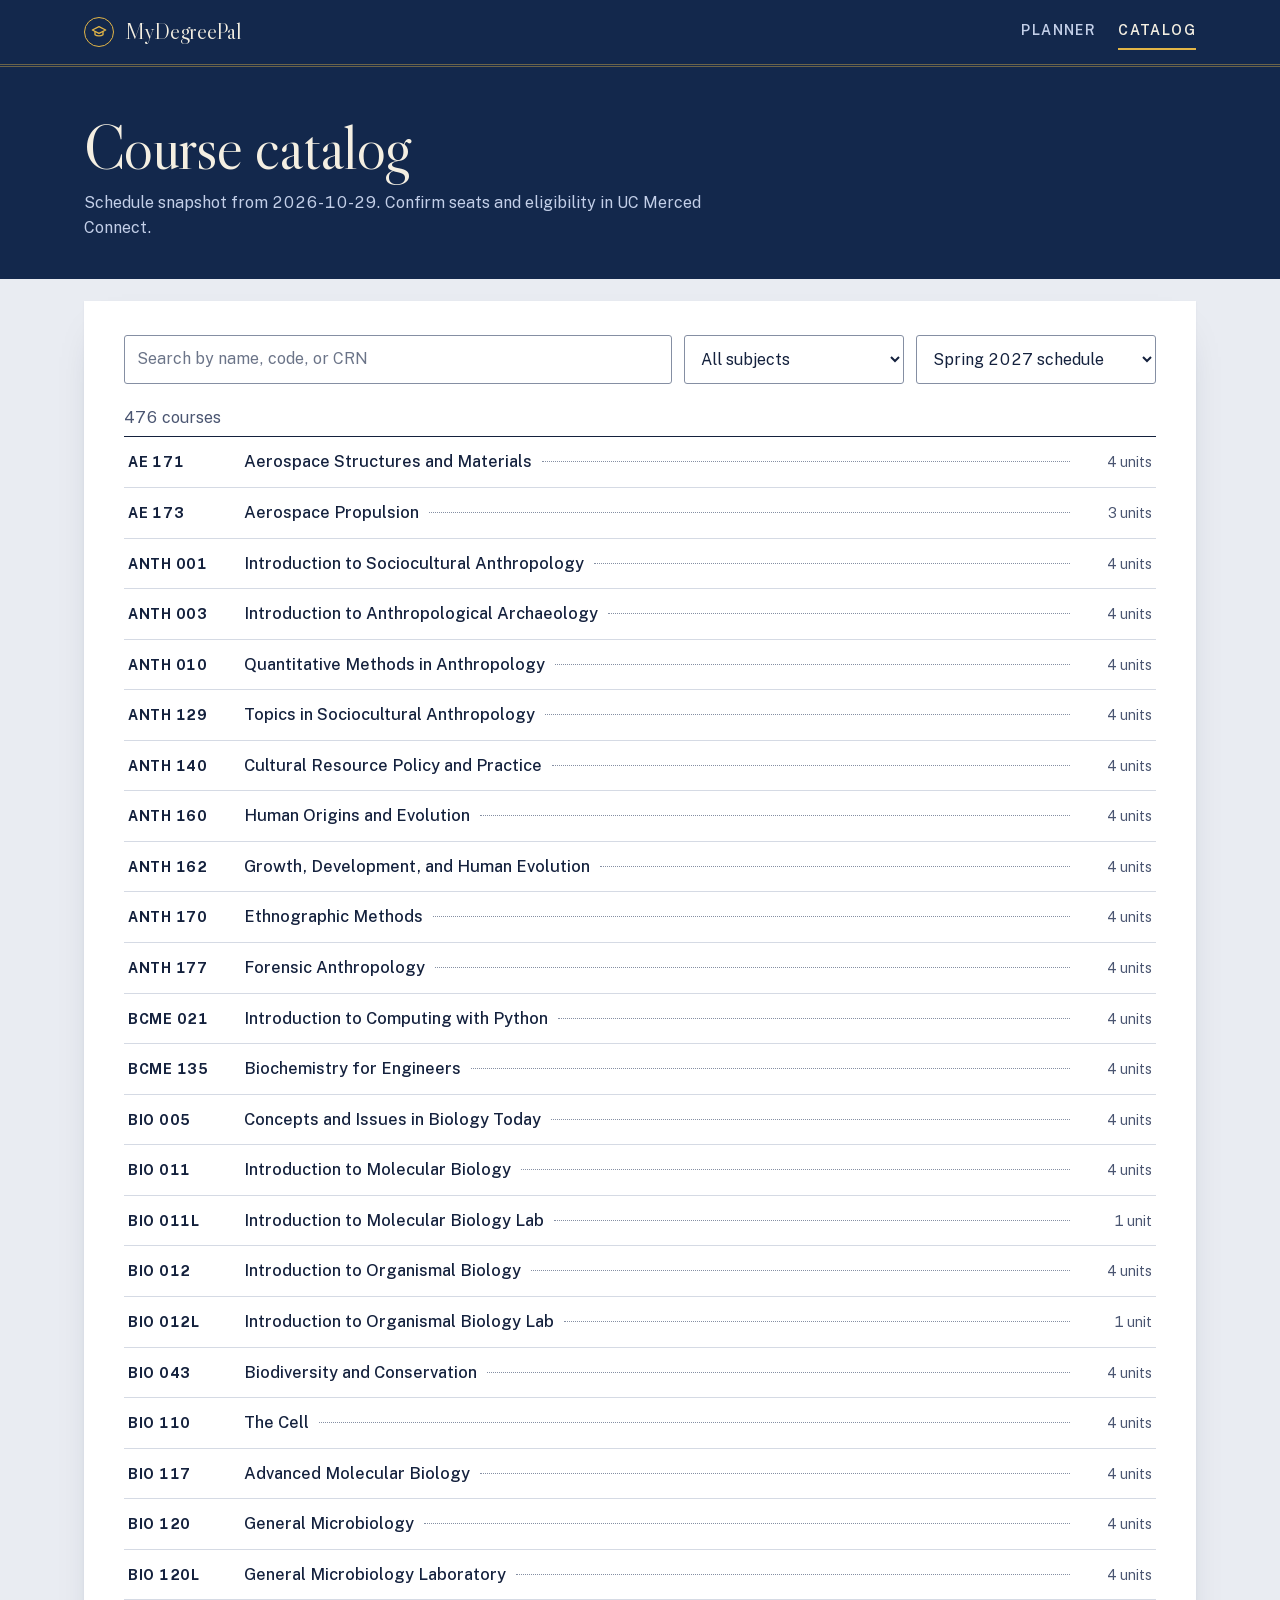
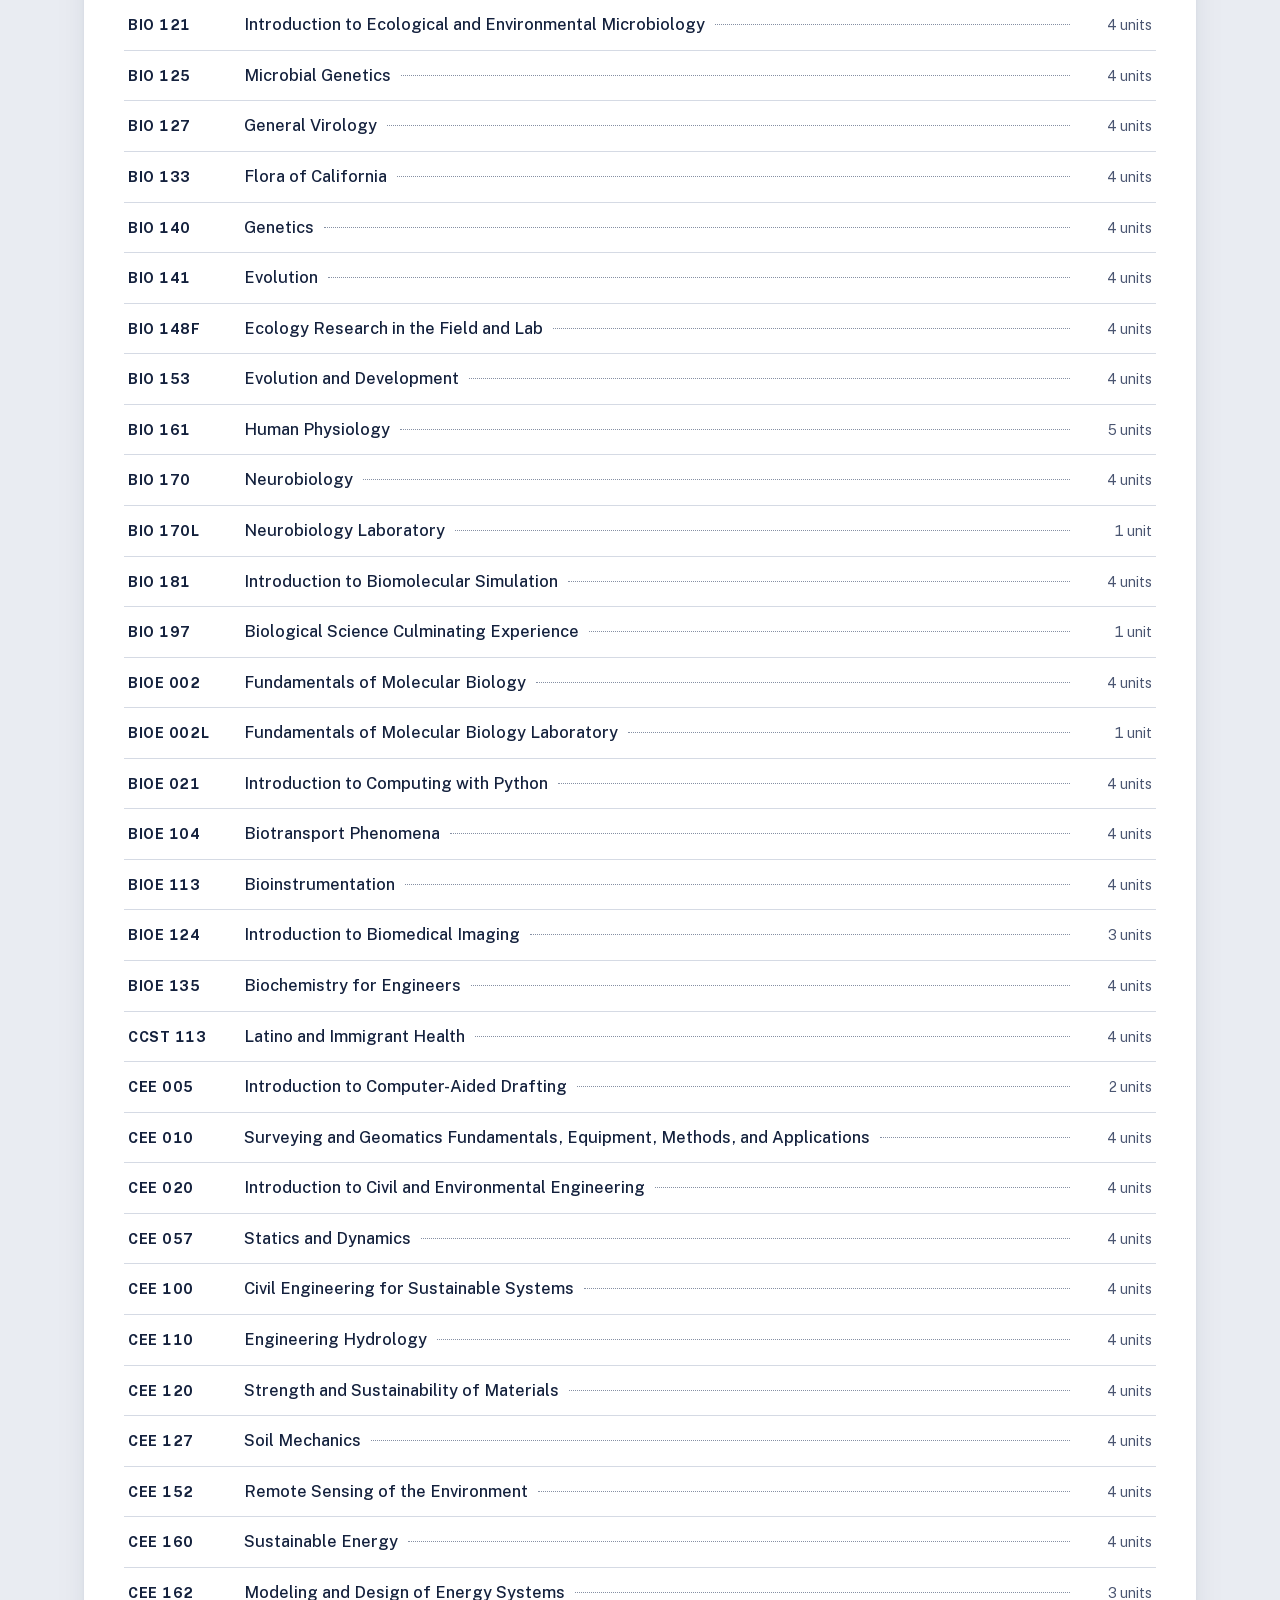
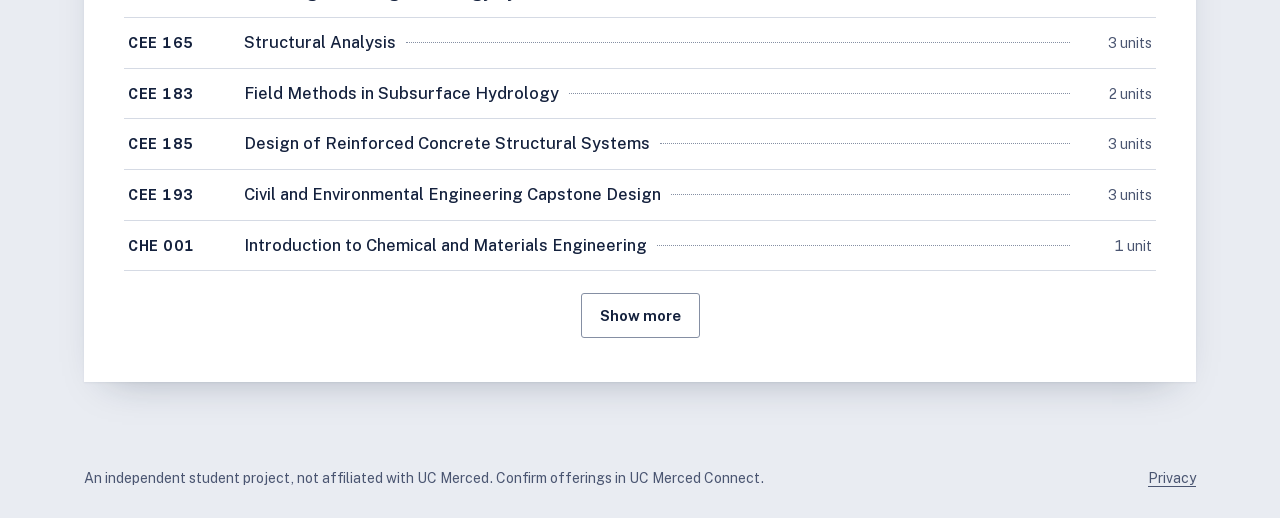
==== commit 7aed0483: "Apply finish-review fixes: ink-only units measure, cover morph, UC Merced lede, conferral order, leg" ====
--- a/catalog.html
+++ b/catalog.html
@@ -51,7 +51,7 @@
         <p class="result-count" id="count" role="status"></p>
         <div class="catalog-list" id="list"></div>
         <div class="more"><button class="btn" id="more" type="button" hidden>Show more</button></div>
-        <p class="catalog-note"><b>*</b> On the published Spring 2027 schedule.</p>
+        <p class="catalog-note" id="catalog-note" hidden><b>*</b> On the published Spring 2027 schedule.</p>
       </div>
     </div>
   </main>
--- a/css/style.css
+++ b/css/style.css
@@ -74,7 +74,7 @@
 .site-header :focus-visible, .cover :focus-visible, .plan-cover :focus-visible, .whatif :focus-visible { outline-color: var(--foil); }
 
 /* ---- footer: colophon ---------------------------------------------------------- */
-.site-footer { border-top: 1px solid var(--rule); margin-top: 72px; padding: 22px 0 28px; color: var(--ink-2); font-size: 14px; }
+.site-footer { margin-top: 0; padding: 22px 0 28px; color: var(--ink-2); font-size: 14px; }
 .site-footer .wrap { display: flex; justify-content: space-between; gap: 16px; flex-wrap: wrap; }
 .site-footer a { color: var(--ink-2); }
 
@@ -95,7 +95,7 @@
 .link-btn:hover { text-decoration-thickness: 2px; }
 
 /* ---- landing: the program cover ------------------------------------------------- */
-.cover { background: var(--cover); color: var(--ivory); border-bottom: 3px double var(--cover-line); overflow: hidden; }
+.cover { background: var(--cover); color: var(--ivory); border-bottom: 3px double var(--cover-line); overflow: hidden; view-transition-name: cover; }
 .cover-grid { display: grid; grid-template-columns: minmax(0, 1.05fr) minmax(0, .95fr); gap: 56px; align-items: center; padding-top: 72px; padding-bottom: 84px; }
 .cover h1 { font-family: var(--display); font-size: clamp(46px, 6.4vw, 80px); line-height: 1; letter-spacing: -.02em; color: var(--ivory); }
 .cover .lede { margin-top: 22px; font-size: 19px; line-height: 1.5; color: var(--ivory-2); max-width: 30em; }
@@ -113,6 +113,7 @@
 .upload-error { margin-top: 14px; padding: 12px 14px; background: var(--paper); color: var(--flag); font-size: 15px; font-weight: 550; border: 1px solid var(--flag); }
 .alt-action { margin-top: 18px; font-size: 15.5px; color: var(--ivory-2); }
 .alt-action .link-btn { color: var(--foil); }
+.cover-independent { margin-top: 26px; font-size: 13.5px; color: var(--ivory-2); }
 
 /* the opened program beside the cover: a real sample, set as a printed page */
 .specimen { margin: 0; position: relative; }
@@ -127,18 +128,23 @@
 .specimen .term-head span { font-family: var(--sans); font-size: 13px; color: var(--ink-2); }
 .specimen ol { list-style: none; margin: 6px 0 0; padding: 0; font-size: 14.5px; }
 .specimen li { display: grid; grid-template-columns: 74px minmax(0, 1fr) auto; gap: 8px; align-items: baseline; padding: 3px 0; }
-.specimen li b { font-weight: 650; font-size: 13px; letter-spacing: .04em; }
+.specimen li b { font-weight: 650; font-size: 13px; letter-spacing: .04em; white-space: nowrap; }
+.specimen .glyph { font-size: 19px; vertical-align: -4px; margin: 0 0 0 5px; }
+.specimen figcaption .glyph { color: var(--ivory); margin: 0 3px 0 0; }
 .specimen .lead { display: flex; align-items: baseline; min-width: 0; }
-.specimen .lead span { white-space: nowrap; overflow: hidden; text-overflow: ellipsis; }
+.specimen .lead > span:first-child { white-space: nowrap; overflow: hidden; text-overflow: ellipsis; }
 .specimen .lead::after { content: ""; flex: 1; min-width: 12px; margin: 0 4px 0 8px; border-bottom: 1.5px dotted var(--rule-strong); transform: translateY(-4px); }
 .specimen .conferral-line { margin-top: 18px; text-align: center; }
-.specimen .conferral-line span { display: block; color: var(--ink-2); }
-.specimen .conferral-line strong { display: block; font-family: var(--display); font-weight: 400; font-size: 30px; margin-top: 2px; }
+.specimen .conferral-line strong { display: block; font-family: var(--display); font-weight: 400; font-size: 30px; }
+.specimen .conferral-line span { display: block; color: var(--ink-2); font-style: italic; font-size: 14px; }
+.specimen .more-line { color: var(--ink-2); font-style: italic; font-size: 13.5px; padding: 3px 0 0 82px; }
 .specimen figcaption { margin-top: 18px; font-size: 13px; color: var(--ivory-2); text-align: right; }
+.specimen figcaption .key { display: block; margin-top: 2px; }
 
 .rule-double { height: 4px; border-top: 1px solid var(--foil); border-bottom: 1px solid var(--foil); }
 
 /* instructions and the registration slip */
+.paper-band { background: var(--paper); padding-bottom: 64px; border-bottom: 1px solid var(--rule); }
 .instructions { padding-top: 64px; display: grid; grid-template-columns: 260px minmax(0, 1fr); gap: 40px; }
 .instructions h2 { font-family: var(--display); font-size: 34px; line-height: 1.05; }
 .instructions h2 + p { margin-top: 10px; color: var(--ink-2); font-size: 15px; }
@@ -155,11 +161,11 @@
 .notice-links { display: flex; gap: 20px; }
 
 /* ---- plan: cover band, hood band, then the interior sheet ---------------------- */
-.plan-cover { background: var(--cover); color: var(--ivory); }
+.plan-cover { background: var(--cover); color: var(--ivory); view-transition-name: cover; }
 .plan-cover .wrap { display: grid; grid-template-columns: minmax(0, 1fr) auto; gap: 18px 32px; align-items: end; padding-top: 44px; padding-bottom: 36px; }
 .plan-cover h1 { font-family: var(--display); color: var(--ivory); letter-spacing: -.02em; }
 .plan-cover h1 .lead-in { display: block; font-size: clamp(22px, 2.6vw, 30px); color: var(--ivory-2); letter-spacing: -.005em; margin-bottom: 6px; }
-.plan-cover h1 .term { display: block; font-size: clamp(52px, 8.4vw, 104px); line-height: .95; }
+.plan-cover h1 .term { display: block; font-size: clamp(52px, 8vw, 96px); line-height: .95; }
 .plan-cover h1 .term-plain { display: block; font-size: clamp(40px, 5.6vw, 66px); line-height: 1; }
 .byline { margin-top: 18px; color: var(--foil); }
 .result-sub { margin-top: 10px; color: var(--ivory-2); max-width: 44em; font-size: 16px; }
@@ -173,27 +179,24 @@
 .head-actions { display: flex; gap: 10px; flex-wrap: wrap; }
 
 .hood { height: 14px; background: var(--hood); border-bottom: 1px solid rgba(20, 33, 61, .12); }
-.hood-caption { display: flex; justify-content: flex-end; padding-top: 8px; color: var(--ink-2); }
-.hood-caption i { display: inline-block; width: 10px; height: 10px; border-radius: 50%; background: var(--hood); border: 1px solid rgba(20, 33, 61, .35); margin-right: 8px; transform: translateY(1px); }
 
 .sheet {
-  background: var(--paper); margin-top: 14px; padding: 34px 40px 44px;
+  background: var(--paper); margin-top: 22px; margin-bottom: 64px; padding: 34px 40px 44px;
   box-shadow: 0 1px 2px rgba(20, 33, 61, .06), 0 18px 40px -24px rgba(20, 33, 61, .35);
 }
 
 /* units measure: earned, in progress, planned, against what the degree requires */
 .measure { display: grid; gap: 10px; }
-.bar { position: relative; display: flex; height: 12px; background: var(--ground); box-shadow: inset 0 0 0 1px var(--rule-strong); }
+.bar { position: relative; display: flex; height: 12px; gap: 3px; }
 .bar span { display: block; height: 100%; }
-.b-done { background: var(--cover); }
-.b-now { background: repeating-linear-gradient(135deg, var(--cover) 0 2px, #8796b3 2px 5px); }
-.b-plan { background: var(--hood); box-shadow: inset 0 0 0 1px rgba(20, 33, 61, .5); }
+.b-done { background: var(--ink); }
+.b-now { background: repeating-linear-gradient(135deg, var(--ink) 0 1.5px, transparent 1.5px 5px); box-shadow: inset 0 0 0 1.5px var(--ink); }
+.b-plan { box-shadow: inset 0 0 0 1.5px var(--ink); }
 .legend { display: flex; flex-wrap: wrap; gap: 6px 26px; font-size: 14.5px; color: var(--ink-2); }
 .legend b { color: var(--ink); font-weight: 700; }
-.legend i { display: inline-block; width: 12px; height: 12px; margin-right: 7px; transform: translateY(1px); box-shadow: inset 0 0 0 1px rgba(20, 33, 61, .5); }
-.legend .k-done { background: var(--cover); }
-.legend .k-now { background: repeating-linear-gradient(135deg, var(--cover) 0 2px, #8796b3 2px 5px); }
-.legend .k-plan { background: var(--hood); }
+.legend i { display: inline-block; width: 12px; height: 12px; margin-right: 7px; transform: translateY(1px); box-shadow: inset 0 0 0 1.5px var(--ink); }
+.legend .k-done { background: var(--ink); }
+.legend .k-now { background: repeating-linear-gradient(135deg, var(--ink) 0 1.5px, transparent 1.5px 5px); }
 
 .controls { display: flex; flex-wrap: wrap; gap: 16px 34px; align-items: flex-end; margin-top: 28px; padding: 18px 0; border-top: 1px solid var(--rule); border-bottom: 1px solid var(--rule); }
 .control label, .control .label { display: block; font-size: 12px; font-weight: 700; letter-spacing: .12em; text-transform: uppercase; color: var(--ink-2); margin-bottom: 7px; }
@@ -225,7 +228,7 @@
 .semester-head { display: flex; align-items: baseline; justify-content: space-between; gap: 12px; padding-bottom: 8px; border-bottom: 1px solid var(--ink); }
 .semester-head h2 { font-family: var(--display); font-size: 30px; letter-spacing: -.01em; display: flex; align-items: baseline; gap: 12px; }
 .semester-head .numeral { font-size: 18px; color: var(--ink-2); min-width: 2.2em; }
-.semester-head .mark { font-family: var(--sans); font-size: 20px; color: var(--ink-2); }
+.semester-head .mark { font-size: 26px; color: var(--ink-2); }
 .semester-meta { display: flex; align-items: baseline; gap: 16px; font-size: 14px; color: var(--ink-2); white-space: nowrap; }
 .semester-meta .smallcaps { font-size: 11.5px; }
 .semester-note { margin-top: 10px; padding: 9px 14px; background: #fbf6e8; font-size: 14.5px; }
@@ -239,10 +242,11 @@
 .c-code { font-weight: 700; font-size: 14px; letter-spacing: .05em; white-space: nowrap; }
 .c-main { min-width: 0; }
 .c-lead { display: flex; align-items: baseline; min-width: 0; }
-.c-title { font-weight: 500; font-size: 16.5px; white-space: nowrap; overflow: hidden; text-overflow: ellipsis; }
+.c-title { font-weight: 500; font-size: 16.5px; min-width: 0; }
 .c-lead::after { content: ""; flex: 1; min-width: 16px; margin: 0 0 0 10px; border-bottom: 1.5px dotted var(--rule-strong); transform: translateY(-5px); }
 .c-why { display: block; font-size: 14px; color: var(--ink-2); margin-top: 1px; }
 .c-tag { font-size: 11.5px; font-weight: 700; letter-spacing: .1em; text-transform: uppercase; color: var(--ink-2); white-space: nowrap; }
+.glyph { font-family: var(--display); font-size: 24px; line-height: 0; vertical-align: -5px; font-weight: 400; letter-spacing: 0; margin-right: 5px; color: var(--ink); }
 .c-units { text-align: right; font-weight: 650; font-size: 16px; }
 .chev { width: 14px; height: 14px; color: var(--ink-2); align-self: center; transition: transform 200ms var(--ease-out); }
 .course-row[aria-expanded="true"] { background: #f6f7fa; }
@@ -255,13 +259,12 @@
 .slot .c-code { font-style: italic; font-weight: 600; letter-spacing: 0; }
 
 .marks { margin-top: 26px; padding-top: 14px; border-top: 1px solid var(--rule); display: flex; flex-wrap: wrap; gap: 6px 24px; font-size: 13.5px; color: var(--ink-2); }
-.marks b { color: var(--ink); font-size: 15px; margin-right: 4px; }
+.marks b { font-family: var(--display); font-weight: 400; color: var(--ink); font-size: 24px; line-height: 0; vertical-align: -6px; margin-right: 6px; }
 
 .conferral { margin-top: 40px; text-align: center; }
 .conferral .rule-double { max-width: 260px; margin: 0 auto 18px; }
-.conferral p { color: var(--ink-2); }
-.conferral strong { display: block; font-family: var(--display); font-weight: 400; font-size: clamp(38px, 5vw, 56px); line-height: 1.05; margin-top: 6px; color: var(--ink); }
-.conferral .program { margin-top: 8px; font-style: italic; }
+.conferral strong { display: block; font-family: var(--display); font-weight: 400; font-size: clamp(38px, 5vw, 56px); line-height: 1.05; color: var(--ink); }
+.conferral p { margin-top: 8px; color: var(--ink-2); font-style: italic; }
 
 /* notes for candidates */
 .rail { display: grid; gap: 30px; position: sticky; top: 86px; padding-left: 28px; border-left: 1px solid var(--rule); }
@@ -286,6 +289,9 @@
 .unfold .semester:nth-child(n+5) { animation-delay: 420ms; }
 .unfold .conferral { animation-delay: 480ms; }
 @keyframes unfold { from { opacity: 0; transform: translateY(14px); clip-path: inset(0 0 40% 0); } to { opacity: 1; transform: none; clip-path: inset(0); } }
+/* the cover closes upward into the plan's band */
+::view-transition-group(cover) { animation-duration: 420ms; animation-timing-function: var(--ease-out); }
+::view-transition-old(cover), ::view-transition-new(cover) { height: 100%; object-fit: cover; object-position: top; }
 ::view-transition-old(root), ::view-transition-new(root) { animation-duration: 260ms; animation-timing-function: var(--ease-out); }
 
 /* ---- catalog and article pages ------------------------------------------------- */
@@ -302,14 +308,14 @@
 .catalog-list summary { display: grid; grid-template-columns: 104px minmax(0, 1fr) 70px; gap: 12px; align-items: baseline; padding: 12px 4px; cursor: pointer; list-style: none; transition: background-color 160ms var(--ease-out); }
 .catalog-list summary::-webkit-details-marker { display: none; }
 .catalog-list summary:hover, .catalog-list details[open] summary { background: #f6f7fa; }
-.catalog-list .c-lead .mark { margin-left: 8px; color: var(--ink-2); font-weight: 700; }
+.catalog-list .c-lead .mark { margin-left: 8px; font-family: var(--display); font-size: 19px; color: var(--ink-2); }
 .catalog-units { text-align: right; color: var(--ink-2); font-size: 14px; white-space: nowrap; }
 .catalog-body { padding: 4px 18px 18px 120px; color: var(--ink-2); font-size: 15px; display: grid; gap: 8px; background: #f6f7fa; }
 .catalog-body p { max-width: 68ch; }
 .catalog-body b { color: var(--ink); font-weight: 650; }
 .catalog-empty { padding: 22px 4px; color: var(--ink-2); border-top: 1px solid var(--ink); }
 .catalog-note { margin-top: 18px; font-size: 13.5px; color: var(--ink-2); }
-.catalog-note b { color: var(--ink); }
+.catalog-note b { font-family: var(--display); font-weight: 400; font-size: 18px; color: var(--ink); }
 .more { display: flex; justify-content: center; margin-top: 22px; }
 
 .article { max-width: 68ch; }
@@ -334,13 +340,13 @@
   .cover .lede { font-size: 17px; }
   .dropzone { padding: 20px 18px 18px; }
   .specimen-page { padding: 22px 18px 20px; transform: rotate(-1deg); }
-  .specimen ol li:nth-child(n+4), .specimen .fall { display: none; }
-  .specimen li { grid-template-columns: 66px minmax(0, 1fr) auto; font-size: 14px; }
+  .specimen .fall { display: none; }
+  .specimen li { grid-template-columns: 76px minmax(0, 1fr) auto; font-size: 14px; }
   .steps { grid-template-columns: minmax(0, 1fr); }
   .steps li, .steps li + li { padding: 16px 0 14px; border-left: 0; }
   .steps li + li { border-top: 1px solid var(--rule); }
   .notice { padding: 14px 16px; }
-  .sheet { margin: 10px -16px 0; padding: 22px 16px 32px; }
+  .sheet { margin: 10px -16px 0; padding: 22px 16px 40px; }
   .plan-cover .wrap { padding-top: 30px; padding-bottom: 26px; }
   .seal { width: 62px; height: 62px; font-size: 10px; }
   .controls { gap: 16px; }
@@ -371,9 +377,10 @@
   ::view-transition-old(root), ::view-transition-new(root) { animation: none !important; }
 }
 
+@page { margin: 14mm; }
 @media print {
   body { background: #fff; font-size: 11.5pt; }
-  .site-header, .site-footer, .controls, .head-actions, .fix, .whatif .btn, .chev, .swap, .rail .no-print, .hood-caption { display: none !important; }
+  .site-header, .site-footer, .controls, .head-actions, .fix, .whatif .btn, .chev, .swap, .rail .no-print { display: none !important; }
   .plan-cover { background: #fff; color: var(--ink); border-bottom: 3px double var(--ink); }
   .plan-cover h1, .plan-cover h1 .lead-in, .result-sub, .standing { color: var(--ink); }
   .byline { color: var(--ink-2); }
